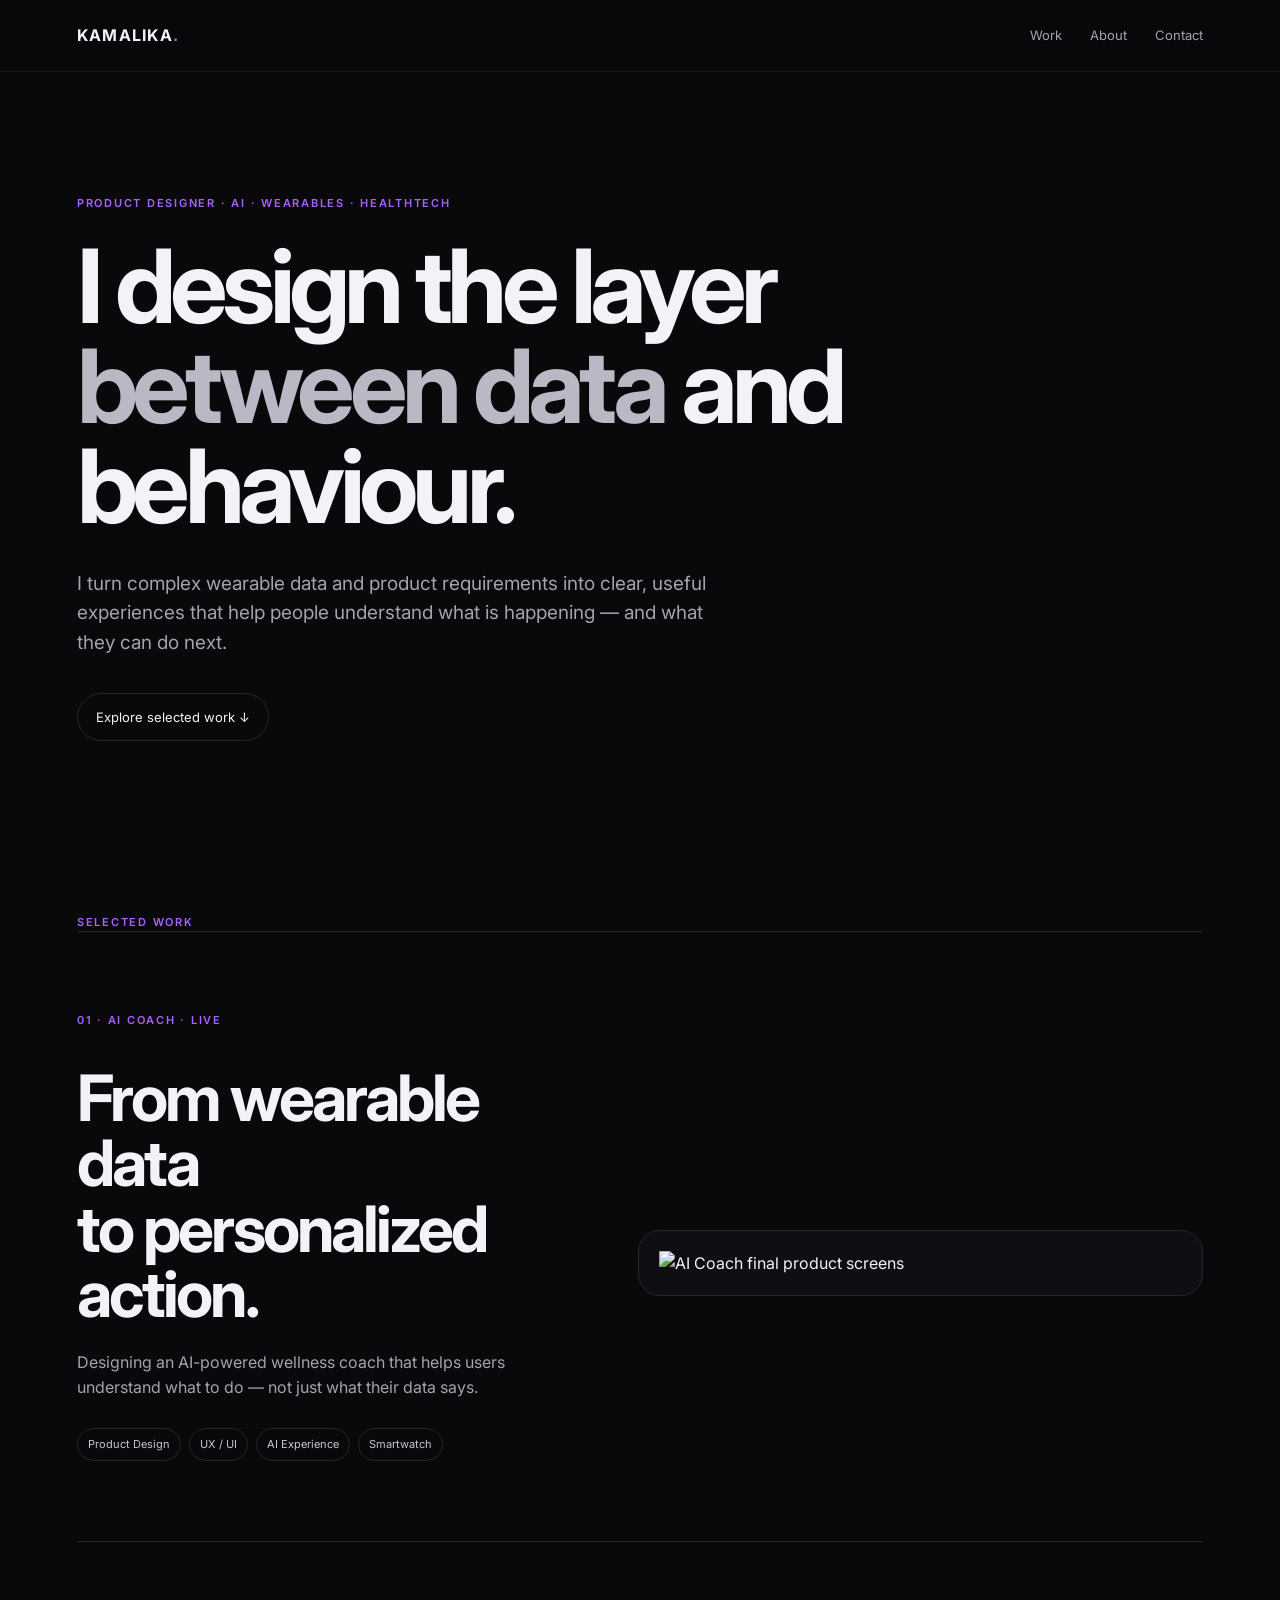
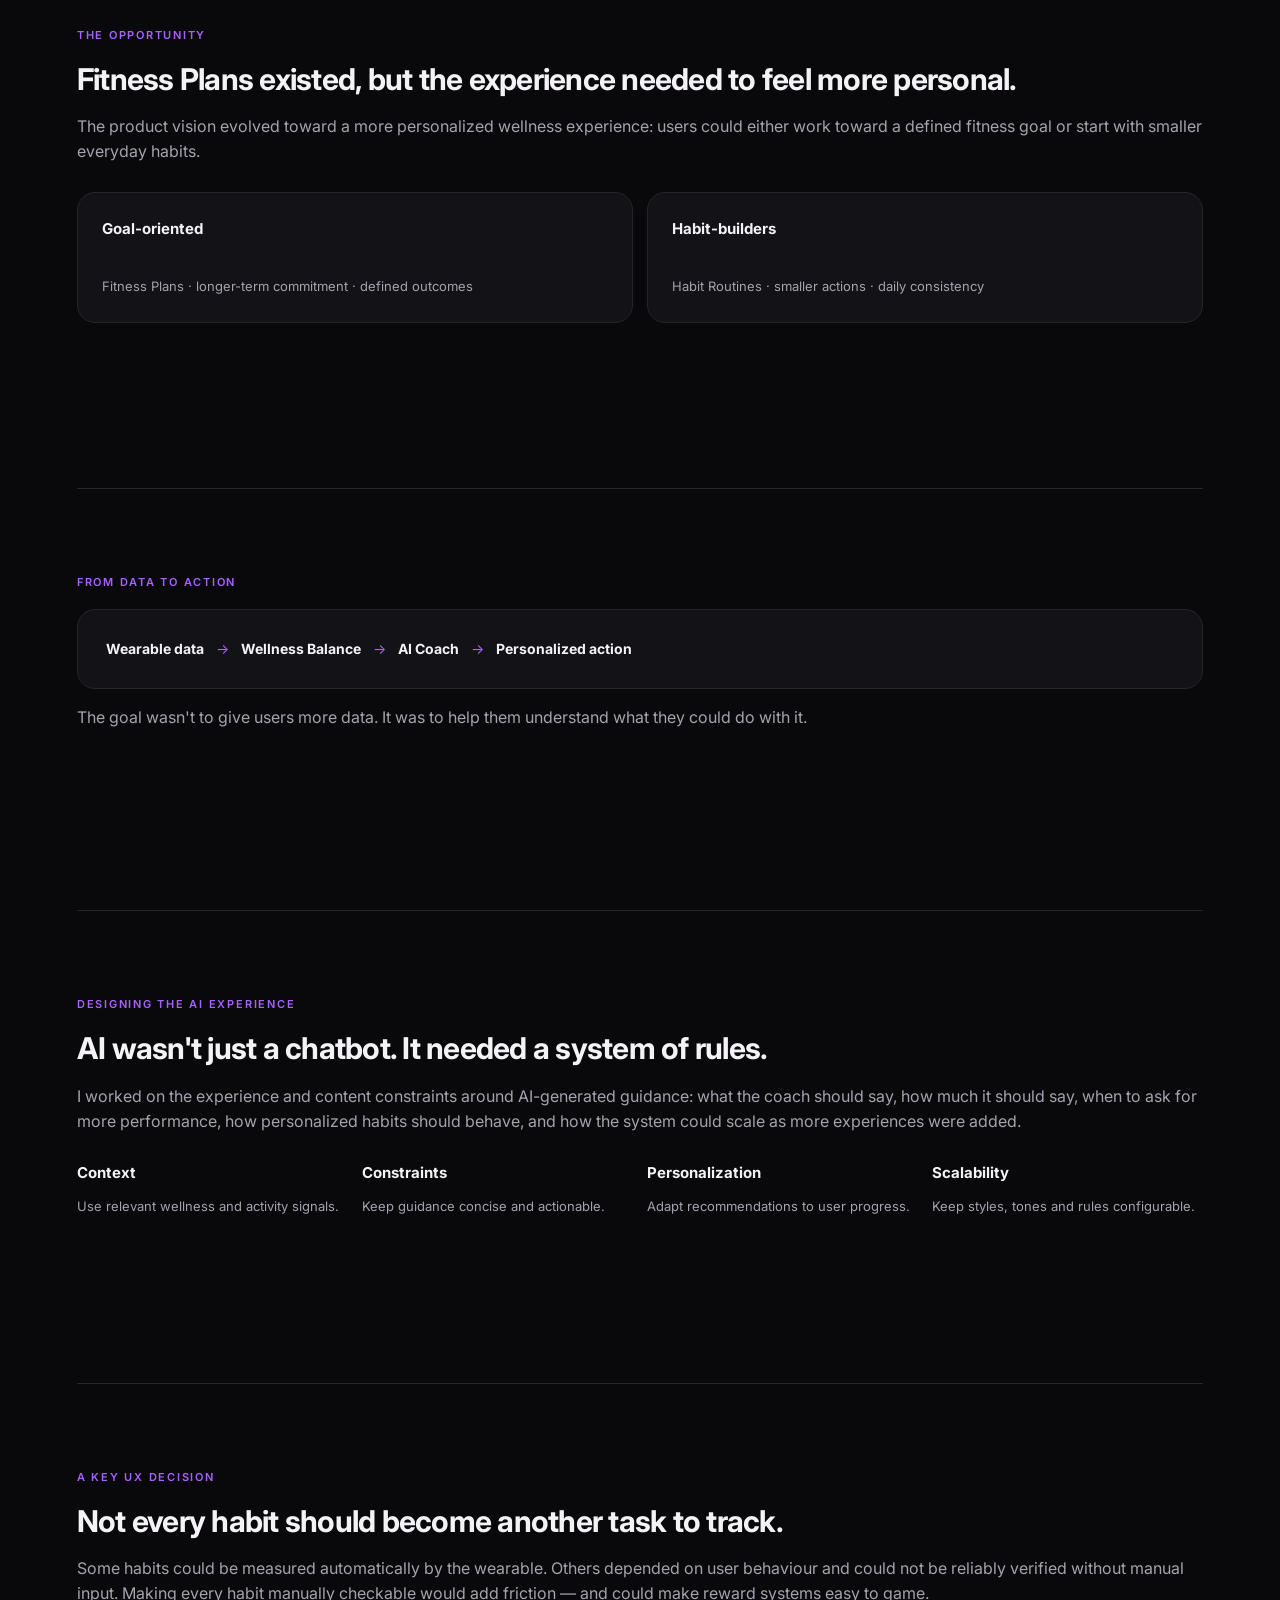
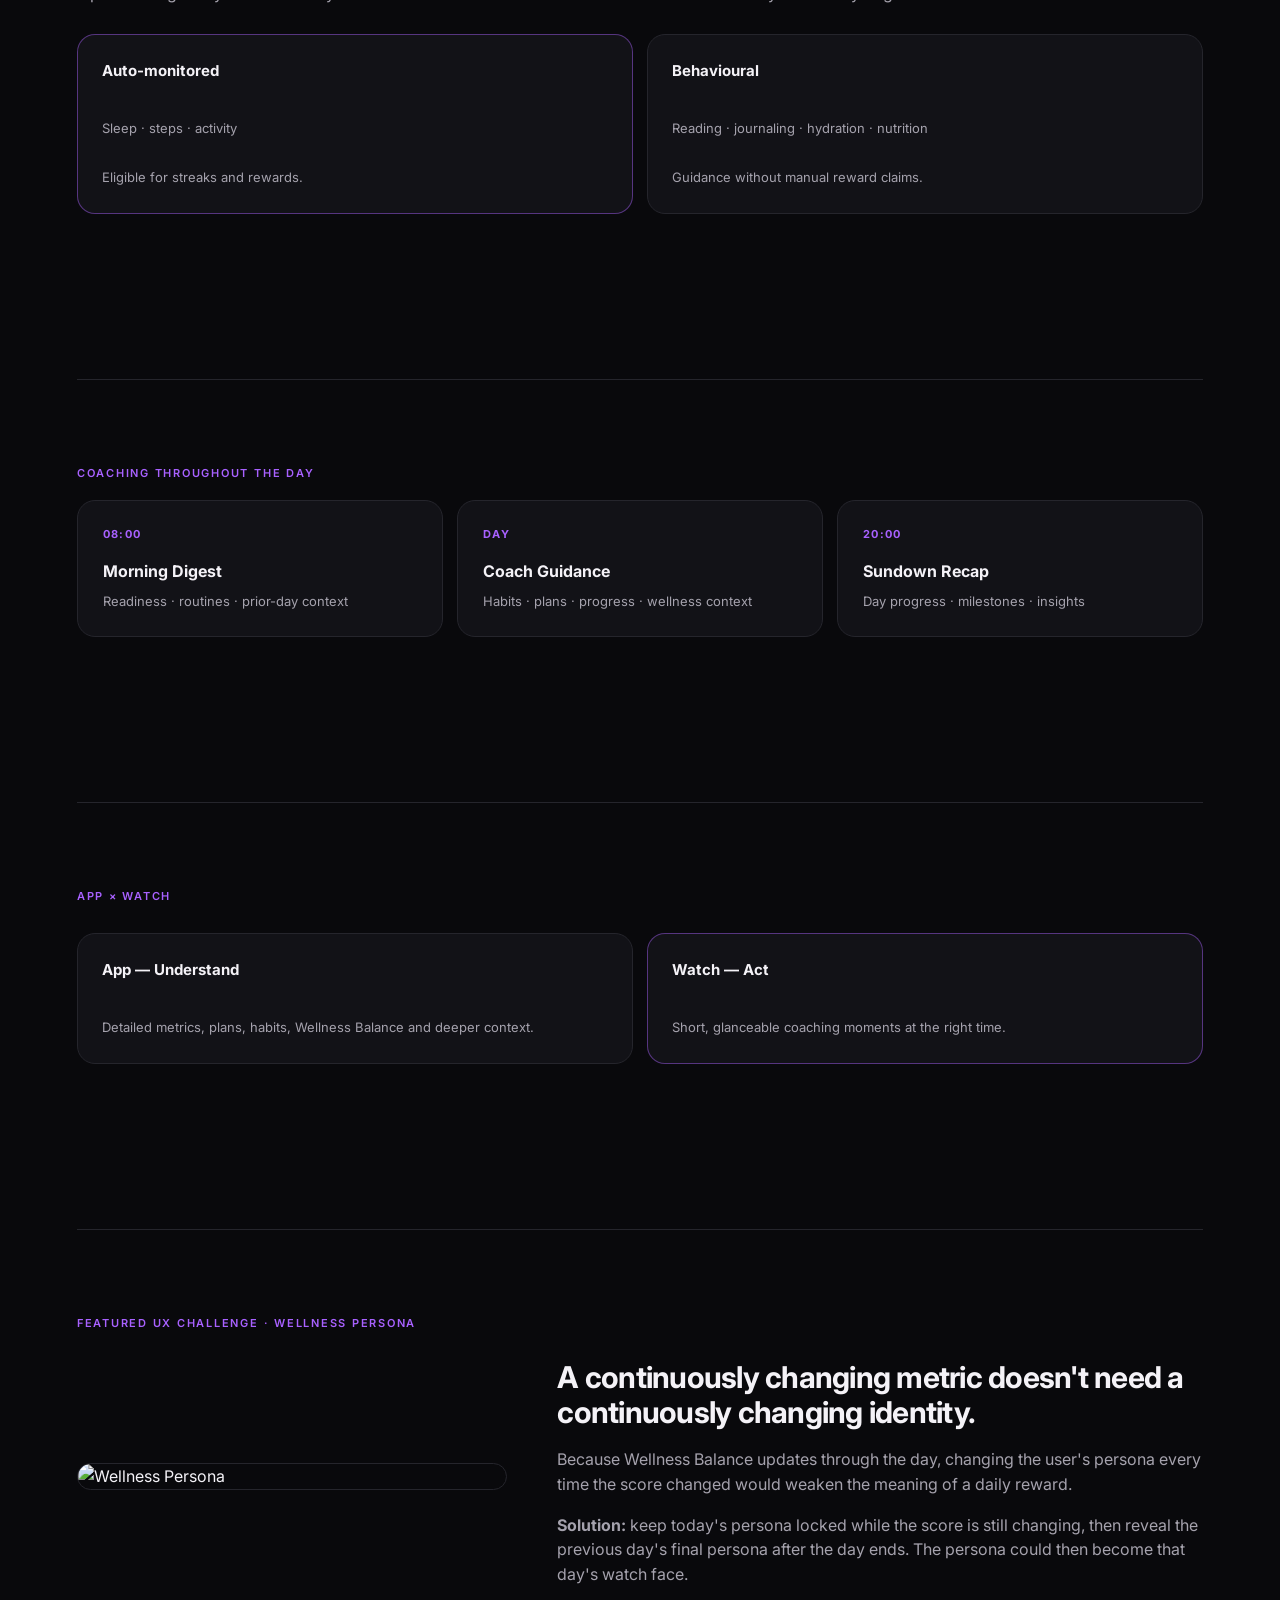
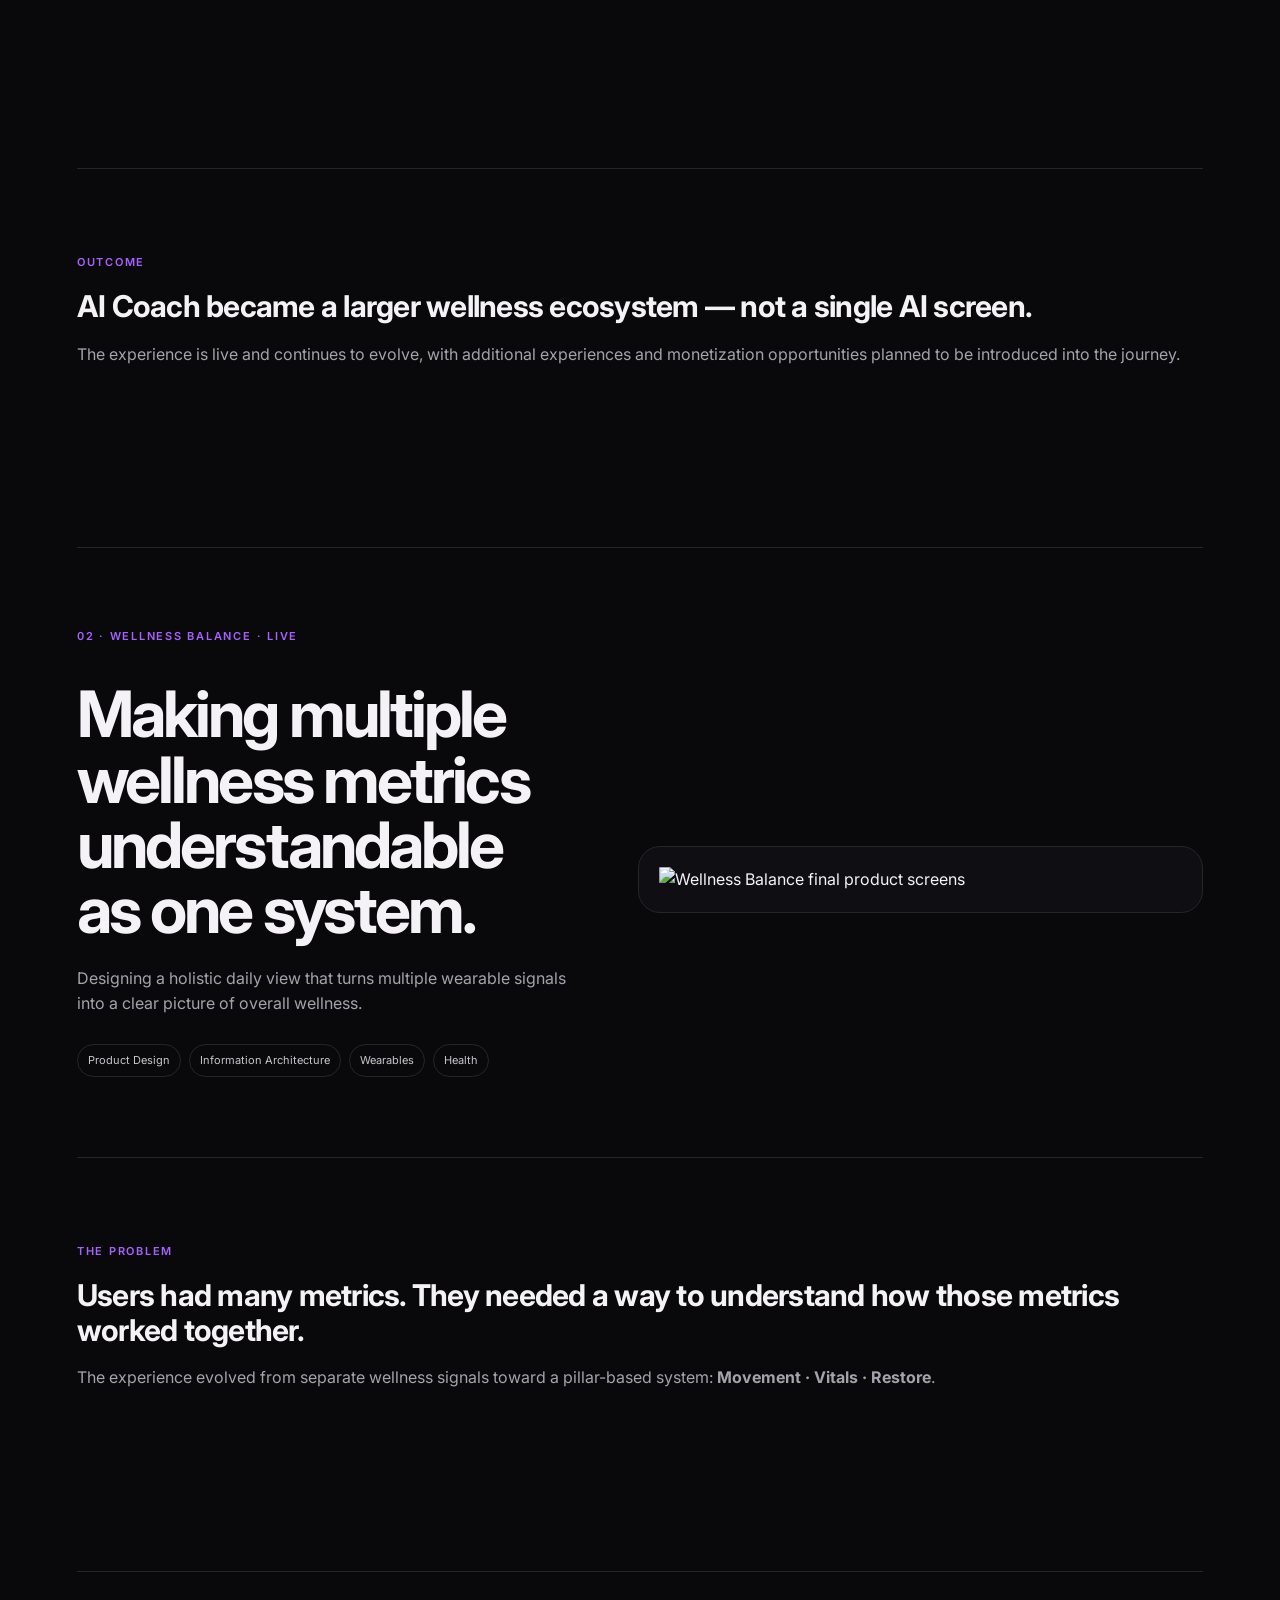
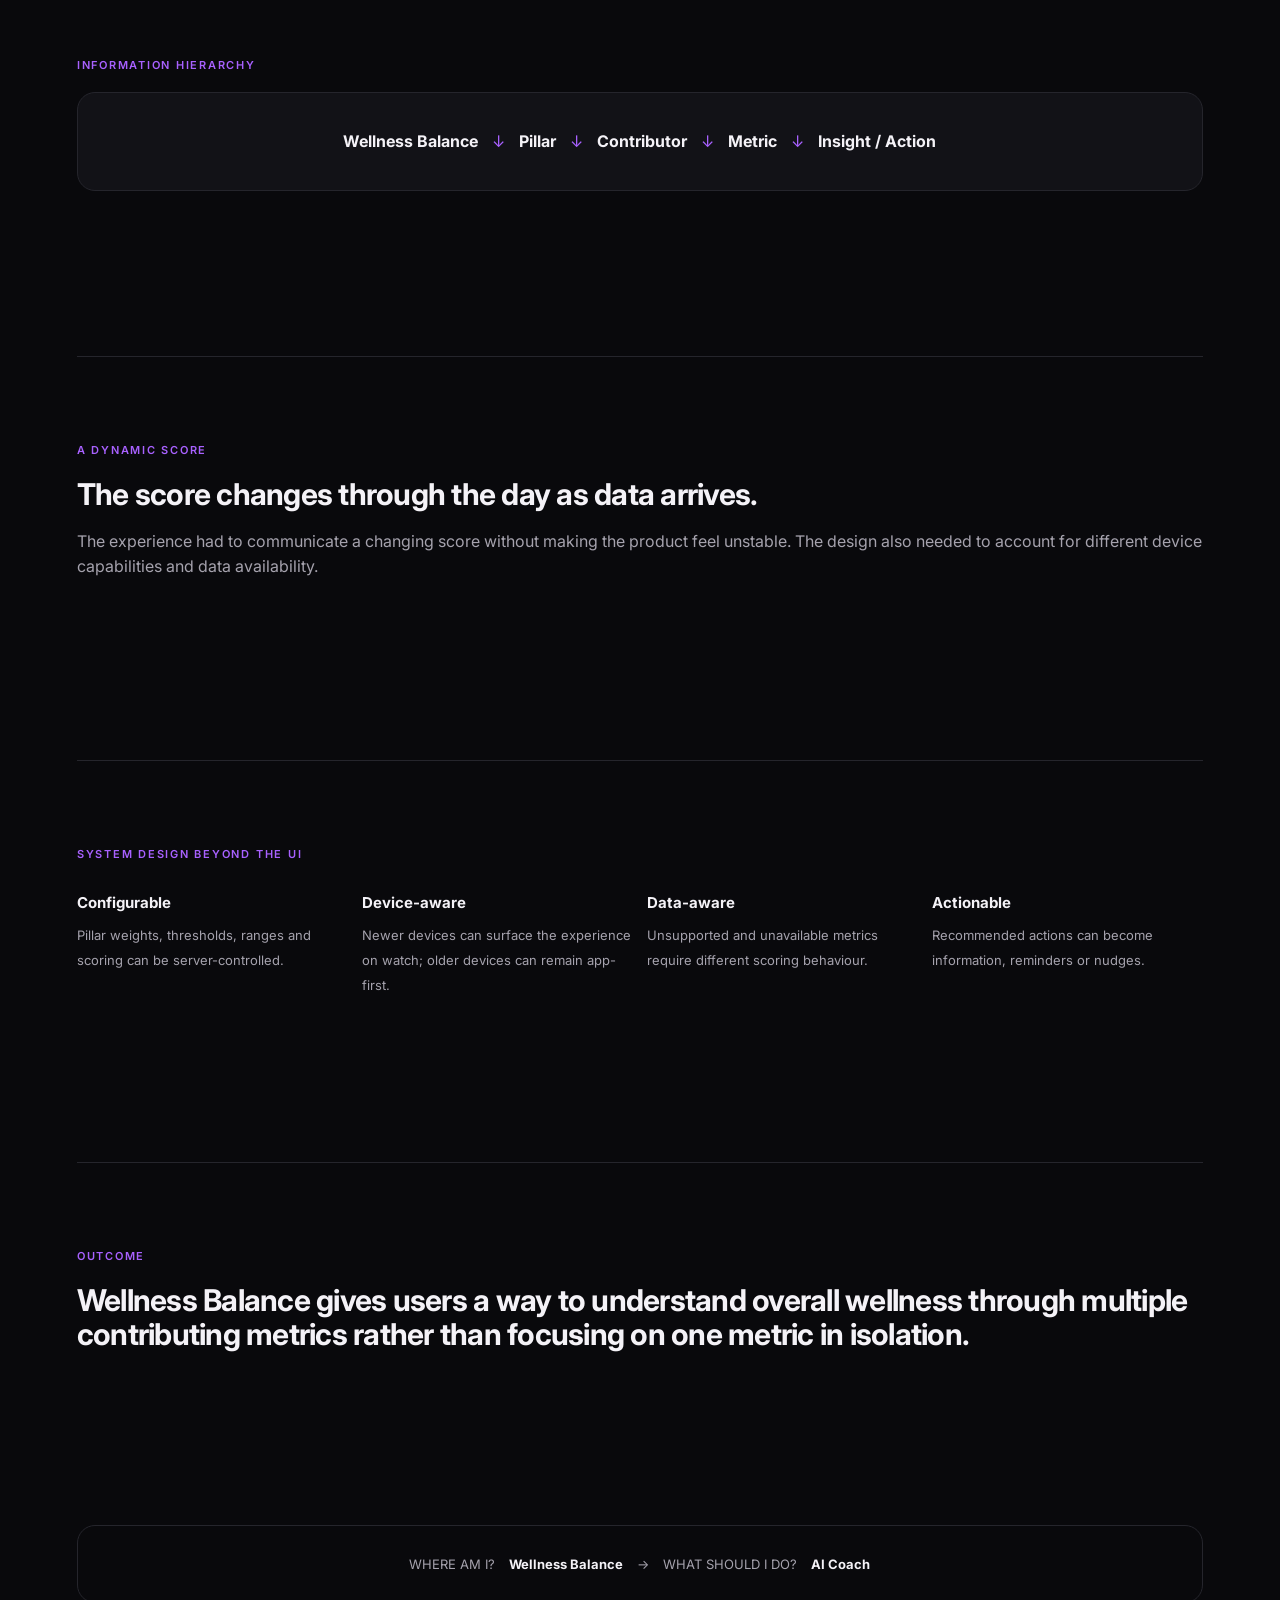
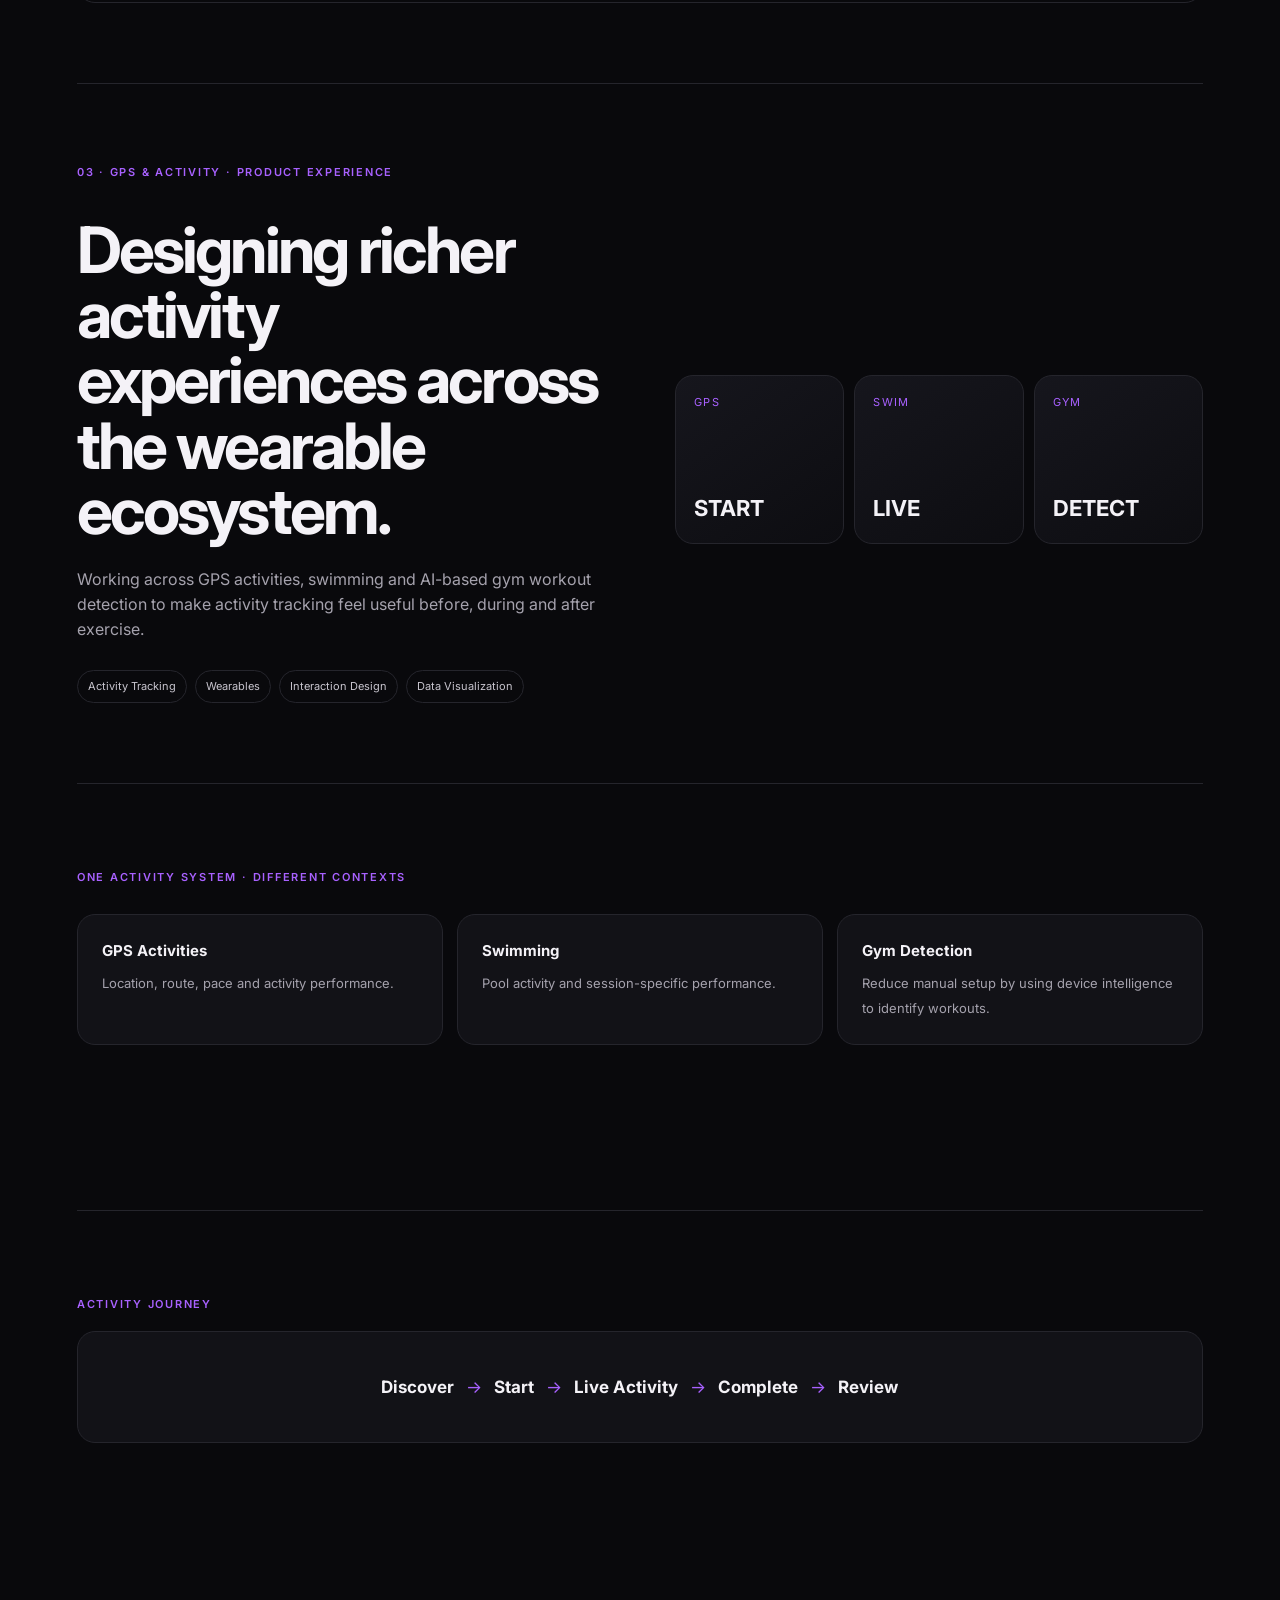
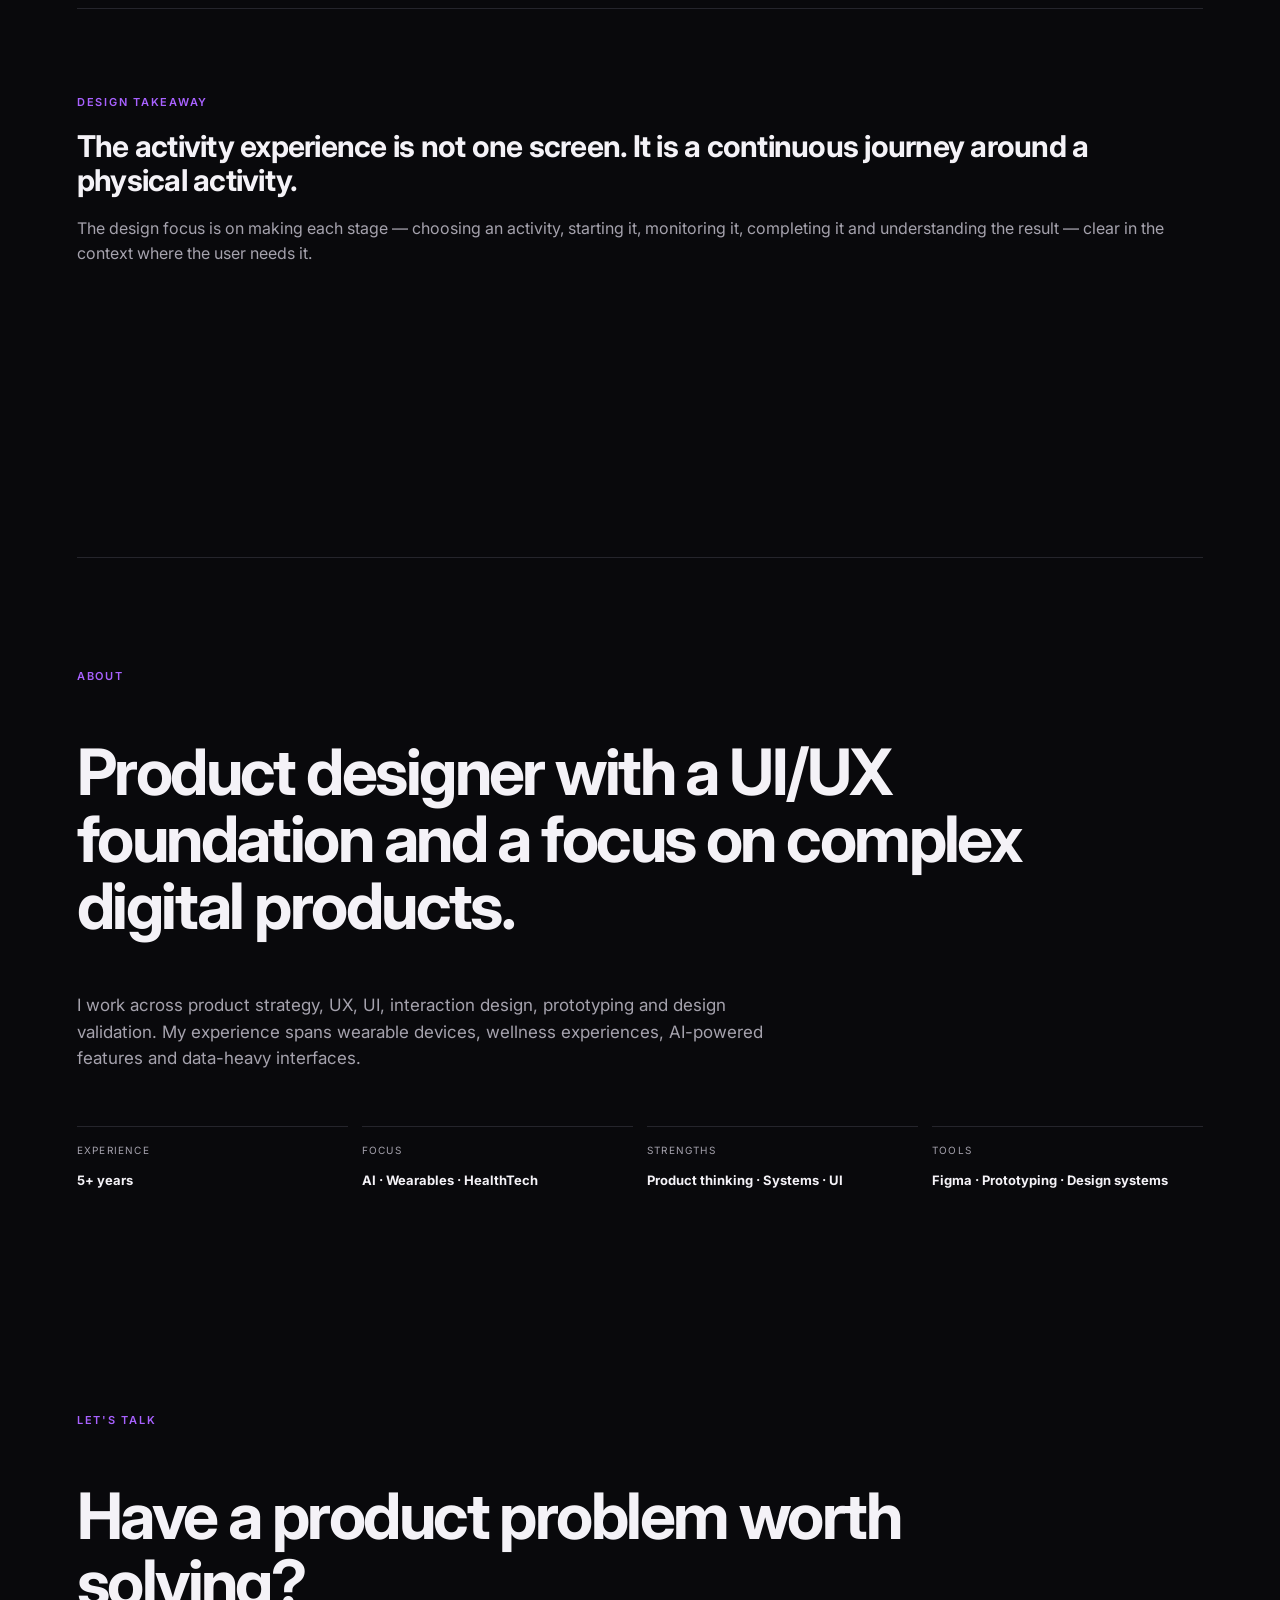
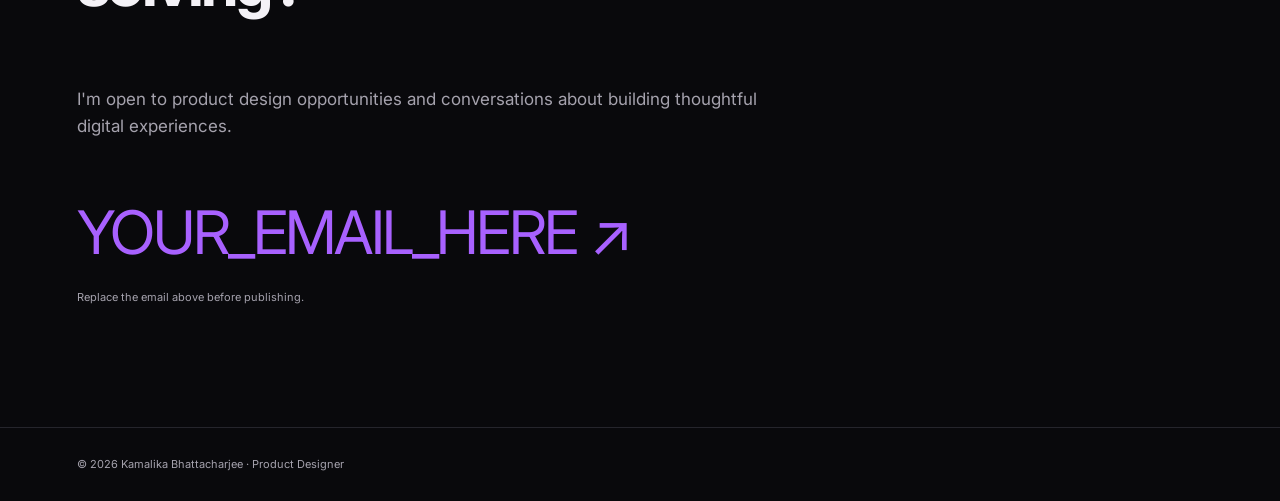
==== index.html @ b7b9c1f6 "first commit" ====
<!DOCTYPE html>
<html lang="en">
<head>
<meta charset="UTF-8">
<meta name="viewport" content="width=device-width, initial-scale=1.0">
<title>Kamalika Bhattacharjee — Product Designer</title>
<meta name="description" content="Kamalika Bhattacharjee — Product Designer working across AI, wearables and health-tech.">
<link rel="stylesheet" href="styles.css">
</head>
<body>
<header class="nav">
  <a class="brand" href="#top">KAMALIKA<span>.</span></a>
  <nav>
    <a href="#work">Work</a>
    <a href="#about">About</a>
    <a href="#contact">Contact</a>
  </nav>
</header>

<main id="top">
<section class="hero section">
  <div class="eyebrow">PRODUCT DESIGNER · AI · WEARABLES · HEALTHTECH</div>
  <h1>I design the layer<br><em>between data</em> and behaviour.</h1>
  <p class="hero-copy">I turn complex wearable data and product requirements into clear, useful experiences that help people understand what is happening — and what they can do next.</p>
  <a class="button" href="#work">Explore selected work ↓</a>
</section>

<section id="work" class="section">
  <div class="section-label">SELECTED WORK</div>

  <article class="project">
    <div class="project-meta">01 · AI COACH · LIVE</div>
    <div class="project-grid">
      <div>
        <h2>From wearable data<br>to personalized action.</h2>
        <p>Designing an AI-powered wellness coach that helps users understand what to do — not just what their data says.</p>
        <div class="tags"><span>Product Design</span><span>UX / UI</span><span>AI Experience</span><span>Smartwatch</span></div>
      </div>
      <img src="assets/ai-final.png" alt="AI Coach final product screens">
    </div>

    <div class="story">
      <div class="label">THE OPPORTUNITY</div>
      <h3>Fitness Plans existed, but the experience needed to feel more personal.</h3>
      <p>The product vision evolved toward a more personalized wellness experience: users could either work toward a defined fitness goal or start with smaller everyday habits.</p>
      <div class="two-col">
        <div class="dark-card"><strong>Goal-oriented</strong><br><span>Fitness Plans · longer-term commitment · defined outcomes</span></div>
        <div class="dark-card"><strong>Habit-builders</strong><br><span>Habit Routines · smaller actions · daily consistency</span></div>
      </div>
    </div>

    <div class="story">
      <div class="label">FROM DATA TO ACTION</div>
      <div class="flow"><b>Wearable data</b><i>→</i><b>Wellness Balance</b><i>→</i><b>AI Coach</b><i>→</i><b>Personalized action</b></div>
      <p class="muted">The goal wasn't to give users more data. It was to help them understand what they could do with it.</p>
    </div>

    <div class="story">
      <div class="label">DESIGNING THE AI EXPERIENCE</div>
      <h3>AI wasn't just a chatbot. It needed a system of rules.</h3>
      <p>I worked on the experience and content constraints around AI-generated guidance: what the coach should say, how much it should say, when to ask for more performance, how personalized habits should behave, and how the system could scale as more experiences were added.</p>
      <div class="rule-grid">
        <div><b>Context</b><span>Use relevant wellness and activity signals.</span></div>
        <div><b>Constraints</b><span>Keep guidance concise and actionable.</span></div>
        <div><b>Personalization</b><span>Adapt recommendations to user progress.</span></div>
        <div><b>Scalability</b><span>Keep styles, tones and rules configurable.</span></div>
      </div>
    </div>

    <div class="story">
      <div class="label">A KEY UX DECISION</div>
      <h3>Not every habit should become another task to track.</h3>
      <p>Some habits could be measured automatically by the wearable. Others depended on user behaviour and could not be reliably verified without manual input. Making every habit manually checkable would add friction — and could make reward systems easy to game.</p>
      <div class="two-col">
        <div class="dark-card accent"><strong>Auto-monitored</strong><br><span>Sleep · steps · activity<br><br>Eligible for streaks and rewards.</span></div>
        <div class="dark-card"><strong>Behavioural</strong><br><span>Reading · journaling · hydration · nutrition<br><br>Guidance without manual reward claims.</span></div>
      </div>
    </div>

    <div class="story">
      <div class="label">COACHING THROUGHOUT THE DAY</div>
      <div class="timeline">
        <div><b>08:00</b><strong>Morning Digest</strong><span>Readiness · routines · prior-day context</span></div>
        <div><b>DAY</b><strong>Coach Guidance</strong><span>Habits · plans · progress · wellness context</span></div>
        <div><b>20:00</b><strong>Sundown Recap</strong><span>Day progress · milestones · insights</span></div>
      </div>
    </div>

    <div class="story">
      <div class="label">APP × WATCH</div>
      <div class="two-col">
        <div class="dark-card"><strong>App — Understand</strong><br><span>Detailed metrics, plans, habits, Wellness Balance and deeper context.</span></div>
        <div class="dark-card accent"><strong>Watch — Act</strong><br><span>Short, glanceable coaching moments at the right time.</span></div>
      </div>
    </div>

    <div class="story persona-story">
      <div class="label">FEATURED UX CHALLENGE · WELLNESS PERSONA</div>
      <div class="persona-grid">
        <img src="assets/persona.png" alt="Wellness Persona">
        <div>
          <h3>A continuously changing metric doesn't need a continuously changing identity.</h3>
          <p>Because Wellness Balance updates through the day, changing the user's persona every time the score changed would weaken the meaning of a daily reward.</p>
          <p><b>Solution:</b> keep today's persona locked while the score is still changing, then reveal the previous day's final persona after the day ends. The persona could then become that day's watch face.</p>
        </div>
      </div>
    </div>

    <div class="story">
      <div class="label">OUTCOME</div>
      <h3>AI Coach became a larger wellness ecosystem — not a single AI screen.</h3>
      <p>The experience is live and continues to evolve, with additional experiences and monetization opportunities planned to be introduced into the journey.</p>
    </div>
  </article>

  <article class="project">
    <div class="project-meta">02 · WELLNESS BALANCE · LIVE</div>
    <div class="project-grid">
      <div>
        <h2>Making multiple wellness metrics understandable as one system.</h2>
        <p>Designing a holistic daily view that turns multiple wearable signals into a clear picture of overall wellness.</p>
        <div class="tags"><span>Product Design</span><span>Information Architecture</span><span>Wearables</span><span>Health</span></div>
      </div>
      <img src="assets/wellness-balance.png" alt="Wellness Balance final product screens">
    </div>

    <div class="story">
      <div class="label">THE PROBLEM</div>
      <h3>Users had many metrics. They needed a way to understand how those metrics worked together.</h3>
      <p>The experience evolved from separate wellness signals toward a pillar-based system: <b>Movement · Vitals · Restore</b>.</p>
    </div>

    <div class="story">
      <div class="label">INFORMATION HIERARCHY</div>
      <div class="hierarchy">
        <b>Wellness Balance</b><i>↓</i><b>Pillar</b><i>↓</i><b>Contributor</b><i>↓</i><b>Metric</b><i>↓</i><b>Insight / Action</b>
      </div>
    </div>

    <div class="story">
      <div class="label">A DYNAMIC SCORE</div>
      <h3>The score changes through the day as data arrives.</h3>
      <p>The experience had to communicate a changing score without making the product feel unstable. The design also needed to account for different device capabilities and data availability.</p>
    </div>

    <div class="story">
      <div class="label">SYSTEM DESIGN BEYOND THE UI</div>
      <div class="rule-grid">
        <div><b>Configurable</b><span>Pillar weights, thresholds, ranges and scoring can be server-controlled.</span></div>
        <div><b>Device-aware</b><span>Newer devices can surface the experience on watch; older devices can remain app-first.</span></div>
        <div><b>Data-aware</b><span>Unsupported and unavailable metrics require different scoring behaviour.</span></div>
        <div><b>Actionable</b><span>Recommended actions can become information, reminders or nudges.</span></div>
      </div>
    </div>

    <div class="story">
      <div class="label">OUTCOME</div>
      <h3>Wellness Balance gives users a way to understand overall wellness through multiple contributing metrics rather than focusing on one metric in isolation.</h3>
    </div>

    <div class="bridge"><span>WHERE AM I?</span><b>Wellness Balance</b><span>→</span><span>WHAT SHOULD I DO?</span><b>AI Coach</b></div>
  </article>

  <article class="project">
    <div class="project-meta">03 · GPS & ACTIVITY · PRODUCT EXPERIENCE</div>
    <div class="project-grid no-image">
      <div>
        <h2>Designing richer activity experiences across the wearable ecosystem.</h2>
        <p>Working across GPS activities, swimming and AI-based gym workout detection to make activity tracking feel useful before, during and after exercise.</p>
        <div class="tags"><span>Activity Tracking</span><span>Wearables</span><span>Interaction Design</span><span>Data Visualization</span></div>
      </div>
      <div class="activity-visual">
        <div><span>GPS</span><strong>START</strong></div>
        <div><span>SWIM</span><strong>LIVE</strong></div>
        <div><span>GYM</span><strong>DETECT</strong></div>
      </div>
    </div>

    <div class="story">
      <div class="label">ONE ACTIVITY SYSTEM · DIFFERENT CONTEXTS</div>
      <div class="three-col">
        <div class="dark-card"><strong>GPS Activities</strong><span>Location, route, pace and activity performance.</span></div>
        <div class="dark-card"><strong>Swimming</strong><span>Pool activity and session-specific performance.</span></div>
        <div class="dark-card"><strong>Gym Detection</strong><span>Reduce manual setup by using device intelligence to identify workouts.</span></div>
      </div>
    </div>

    <div class="story">
      <div class="label">ACTIVITY JOURNEY</div>
      <div class="flow large"><b>Discover</b><i>→</i><b>Start</b><i>→</i><b>Live Activity</b><i>→</i><b>Complete</b><i>→</i><b>Review</b></div>
    </div>

    <div class="story">
      <div class="label">DESIGN TAKEAWAY</div>
      <h3>The activity experience is not one screen. It is a continuous journey around a physical activity.</h3>
      <p>The design focus is on making each stage — choosing an activity, starting it, monitoring it, completing it and understanding the result — clear in the context where the user needs it.</p>
    </div>
  </article>
</section>

<section id="about" class="section about">
  <div class="section-label">ABOUT</div>
  <h2>Product designer with a UI/UX foundation and a focus on complex digital products.</h2>
  <p>I work across product strategy, UX, UI, interaction design, prototyping and design validation. My experience spans wearable devices, wellness experiences, AI-powered features and data-heavy interfaces.</p>
  <div class="about-grid">
    <div><span>EXPERIENCE</span><b>5+ years</b></div>
    <div><span>FOCUS</span><b>AI · Wearables · HealthTech</b></div>
    <div><span>STRENGTHS</span><b>Product thinking · Systems · UI</b></div>
    <div><span>TOOLS</span><b>Figma · Prototyping · Design systems</b></div>
  </div>
</section>

<section id="contact" class="section contact">
  <div class="section-label">LET'S TALK</div>
  <h2>Have a product problem worth solving?</h2>
  <p>I'm open to product design opportunities and conversations about building thoughtful digital experiences.</p>
  <a class="email" href="mailto:YOUR_EMAIL_HERE">YOUR_EMAIL_HERE ↗</a>
  <p class="small">Replace the email above before publishing.</p>
</section>
</main>

<footer>© 2026 Kamalika Bhattacharjee · Product Designer</footer>
</body>
</html>
---- styles.css ----
@import url('https://fonts.googleapis.com/css2?family=Inter:wght@400;500;600;700&display=swap');
:root{--bg:#09090c;--surface:#121217;--line:#25252c;--text:#f4f2f7;--muted:#a5a2ad;--purple:#A861FF;--teal:#35B99A;--orange:#e58b68}
*{box-sizing:border-box}html{scroll-behavior:smooth}body{margin:0;background:var(--bg);color:var(--text);font-family:Inter,Arial,sans-serif;line-height:1.55}a{color:inherit;text-decoration:none}.nav{position:sticky;top:0;z-index:10;height:72px;padding:0 6vw;display:flex;align-items:center;justify-content:space-between;background:rgba(9,9,12,.84);backdrop-filter:blur(16px);border-bottom:1px solid rgba(255,255,255,.06)}.brand{font-weight:700;letter-spacing:.08em}.brand span{color:var(--purple)}nav{display:flex;gap:28px;font-size:13px;color:var(--muted)}nav a:hover{color:var(--text)}.section{width:min(1180px,88vw);margin:auto;padding:110px 0}.hero{min-height:88vh;display:flex;flex-direction:column;justify-content:center}.eyebrow,.section-label,.project-meta,.label{font-size:11px;letter-spacing:.16em;color:var(--purple);font-weight:600}.hero h1{font-size:clamp(54px,8vw,112px);line-height:.98;letter-spacing:-.055em;margin:24px 0 32px;max-width:1050px}.hero h1 em{font-style:normal;color:#bbb7c4}.hero-copy{max-width:650px;font-size:19px;color:var(--muted);margin:0 0 36px}.button{display:inline-block;width:max-content;padding:13px 18px;border:1px solid var(--line);border-radius:999px;font-size:13px}.button:hover{border-color:var(--purple)}#work{padding-top:50px}.project{padding:80px 0;border-top:1px solid var(--line)}.project-meta{margin-bottom:36px}.project-grid{display:grid;grid-template-columns:1fr 1.15fr;gap:70px;align-items:center}.project-grid.no-image{grid-template-columns:1fr 1fr}.project-grid img{width:100%;max-height:620px;object-fit:contain;background:#0e0e13;border-radius:22px;border:1px solid var(--line);padding:20px}.project h2{font-size:clamp(38px,5vw,68px);line-height:1.02;letter-spacing:-.045em;margin:0 0 24px}.project h3{font-size:30px;line-height:1.15;letter-spacing:-.025em;margin:10px 0 18px}.project p{color:var(--muted);font-size:16px}.tags{display:flex;flex-wrap:wrap;gap:8px;margin-top:28px}.tags span{border:1px solid var(--line);border-radius:999px;padding:7px 10px;font-size:11px;color:#c8c5ce}.story{padding:85px 0;border-top:1px solid var(--line);margin-top:80px}.label{margin-bottom:18px}.two-col,.three-col,.rule-grid,.about-grid{display:grid;grid-template-columns:repeat(2,1fr);gap:14px;margin-top:28px}.three-col{grid-template-columns:repeat(3,1fr)}.rule-grid{grid-template-columns:repeat(4,1fr)}.dark-card{background:var(--surface);border:1px solid var(--line);border-radius:18px;padding:24px;min-height:120px}.dark-card strong,.rule-grid b{display:block;font-size:15px;margin-bottom:8px}.dark-card span,.rule-grid span{color:var(--muted);font-size:13px}.dark-card.accent{border-color:rgba(168,97,255,.45)}.flow{display:flex;flex-wrap:wrap;align-items:center;gap:12px;padding:28px;background:var(--surface);border:1px solid var(--line);border-radius:18px;font-size:14px}.flow i{color:var(--purple);font-style:normal}.flow.large{justify-content:center;padding:42px;font-size:17px}.muted{color:var(--muted)}.timeline{display:grid;grid-template-columns:repeat(3,1fr);gap:14px}.timeline div{background:var(--surface);border:1px solid var(--line);padding:25px;border-radius:18px}.timeline b{display:block;color:var(--purple);font-size:11px;letter-spacing:.12em;margin-bottom:16px}.timeline strong,.timeline span{display:block}.timeline span{color:var(--muted);font-size:13px;margin-top:7px}.persona-grid{display:grid;grid-template-columns:.8fr 1.2fr;gap:50px;align-items:center}.persona-grid img{width:100%;border-radius:20px;border:1px solid var(--line)}.hierarchy{display:flex;flex-wrap:wrap;gap:14px;align-items:center;justify-content:center;padding:36px;background:var(--surface);border:1px solid var(--line);border-radius:18px}.hierarchy i{color:var(--purple);font-style:normal}.bridge{margin-top:70px;padding:28px;border:1px solid var(--line);border-radius:18px;display:flex;justify-content:center;gap:14px;align-items:center;color:var(--muted);font-size:13px}.bridge b{color:var(--text)}.activity-visual{display:grid;grid-template-columns:repeat(3,1fr);gap:10px}.activity-visual div{aspect-ratio:1;border-radius:18px;background:linear-gradient(145deg,#16161d,#0d0d11);border:1px solid var(--line);padding:18px;display:flex;flex-direction:column;justify-content:space-between}.activity-visual span{font-size:11px;color:var(--purple);letter-spacing:.12em}.activity-visual strong{font-size:22px}.about{border-top:1px solid var(--line)}.about h2,.contact h2{font-size:clamp(38px,5vw,64px);line-height:1.05;letter-spacing:-.04em;max-width:950px}.about p,.contact p{max-width:720px;color:var(--muted);font-size:17px}.about-grid{grid-template-columns:repeat(4,1fr);margin-top:55px}.about-grid div{border-top:1px solid var(--line);padding-top:16px}.about-grid span{display:block;color:var(--muted);font-size:10px;letter-spacing:.12em;margin-bottom:8px}.about-grid b{font-size:13px}.contact{min-height:70vh;display:flex;flex-direction:column;justify-content:center}.email{font-size:clamp(28px,5vw,60px);letter-spacing:-.04em;color:var(--purple);margin-top:30px;word-break:break-word}.small{font-size:11px!important;margin-top:10px}footer{border-top:1px solid var(--line);padding:28px 6vw;color:var(--muted);font-size:11px}@media(max-width:800px){.section{width:90vw;padding:75px 0}.nav{padding:0 5vw}.nav nav{gap:14px}.project-grid,.project-grid.no-image,.persona-grid{grid-template-columns:1fr;gap:35px}.two-col,.three-col,.rule-grid,.about-grid,.timeline{grid-template-columns:1fr}.hero h1{font-size:54px}.hero-copy{font-size:16px}.project{padding:55px 0}.story{margin-top:55px;padding:55px 0}.flow{justify-content:center}.bridge{flex-wrap:wrap}.activity-visual{max-width:500px}.project-grid img{padding:10px}}
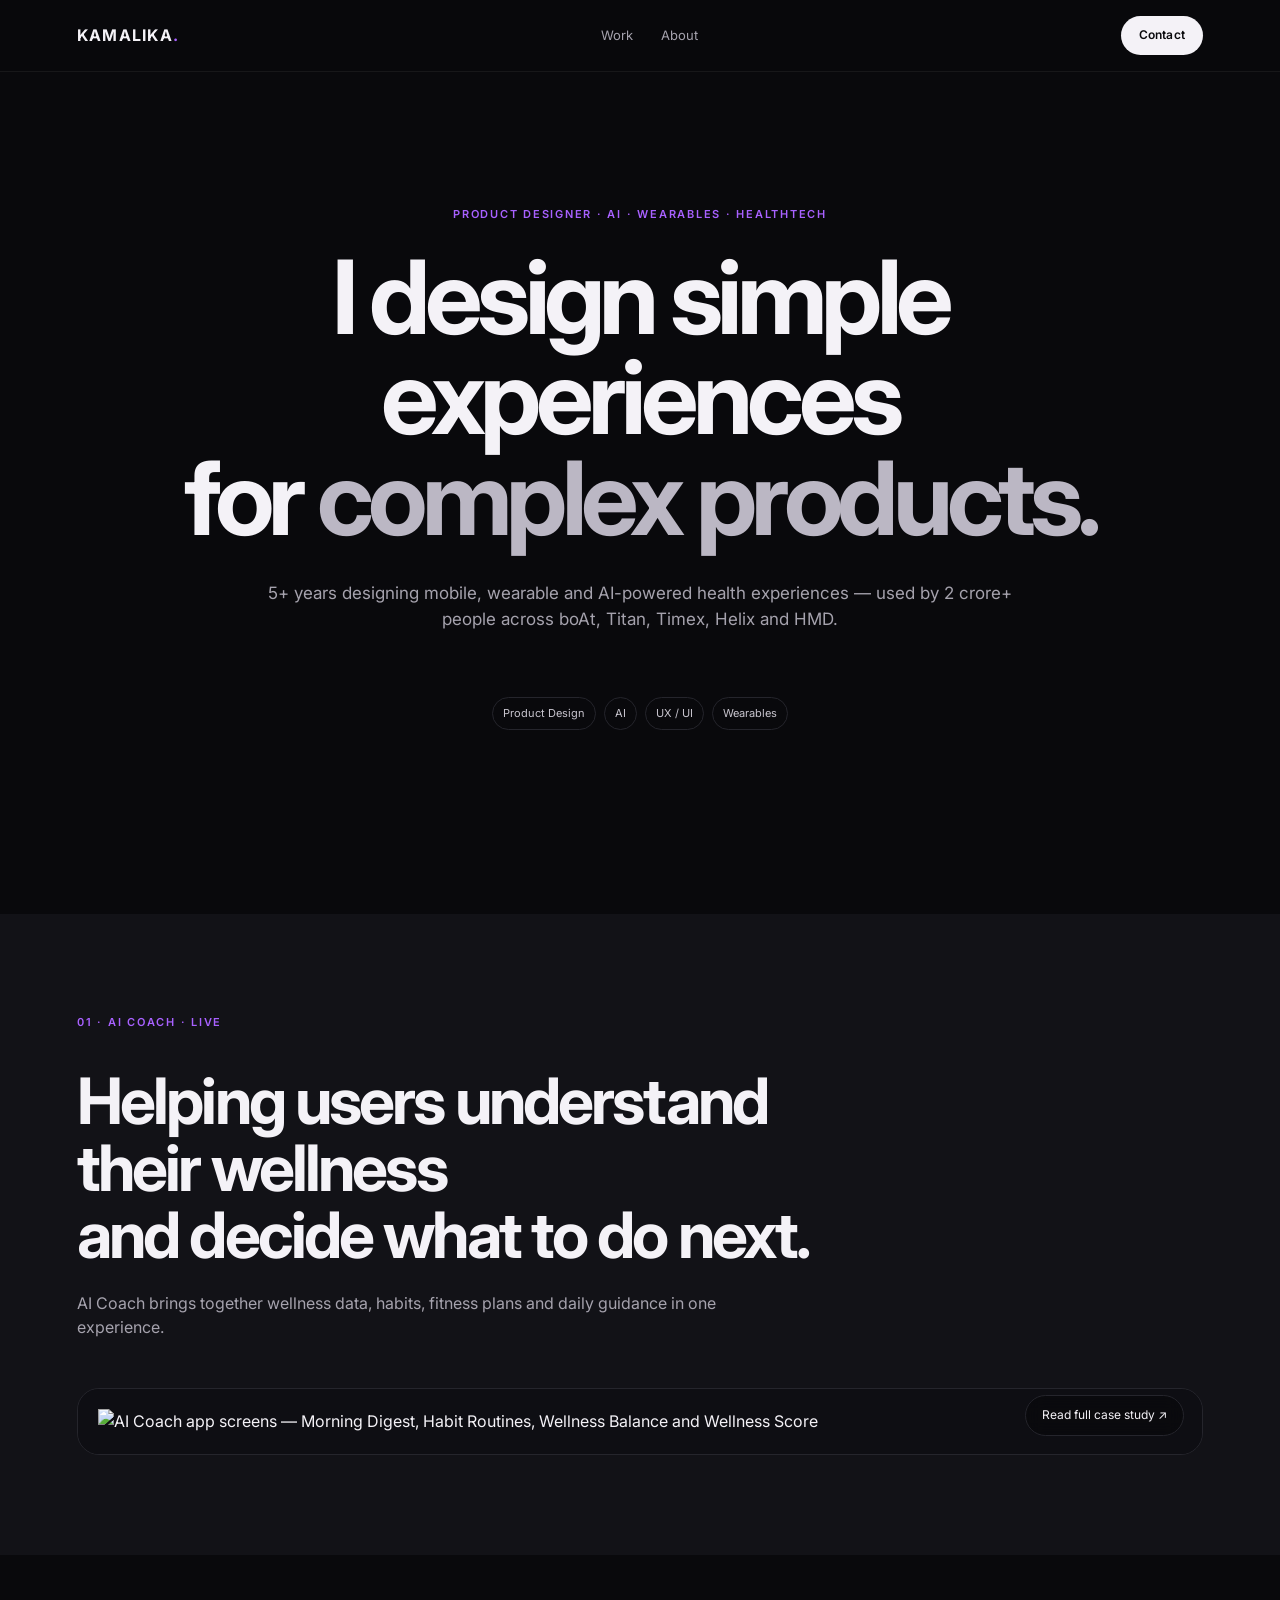
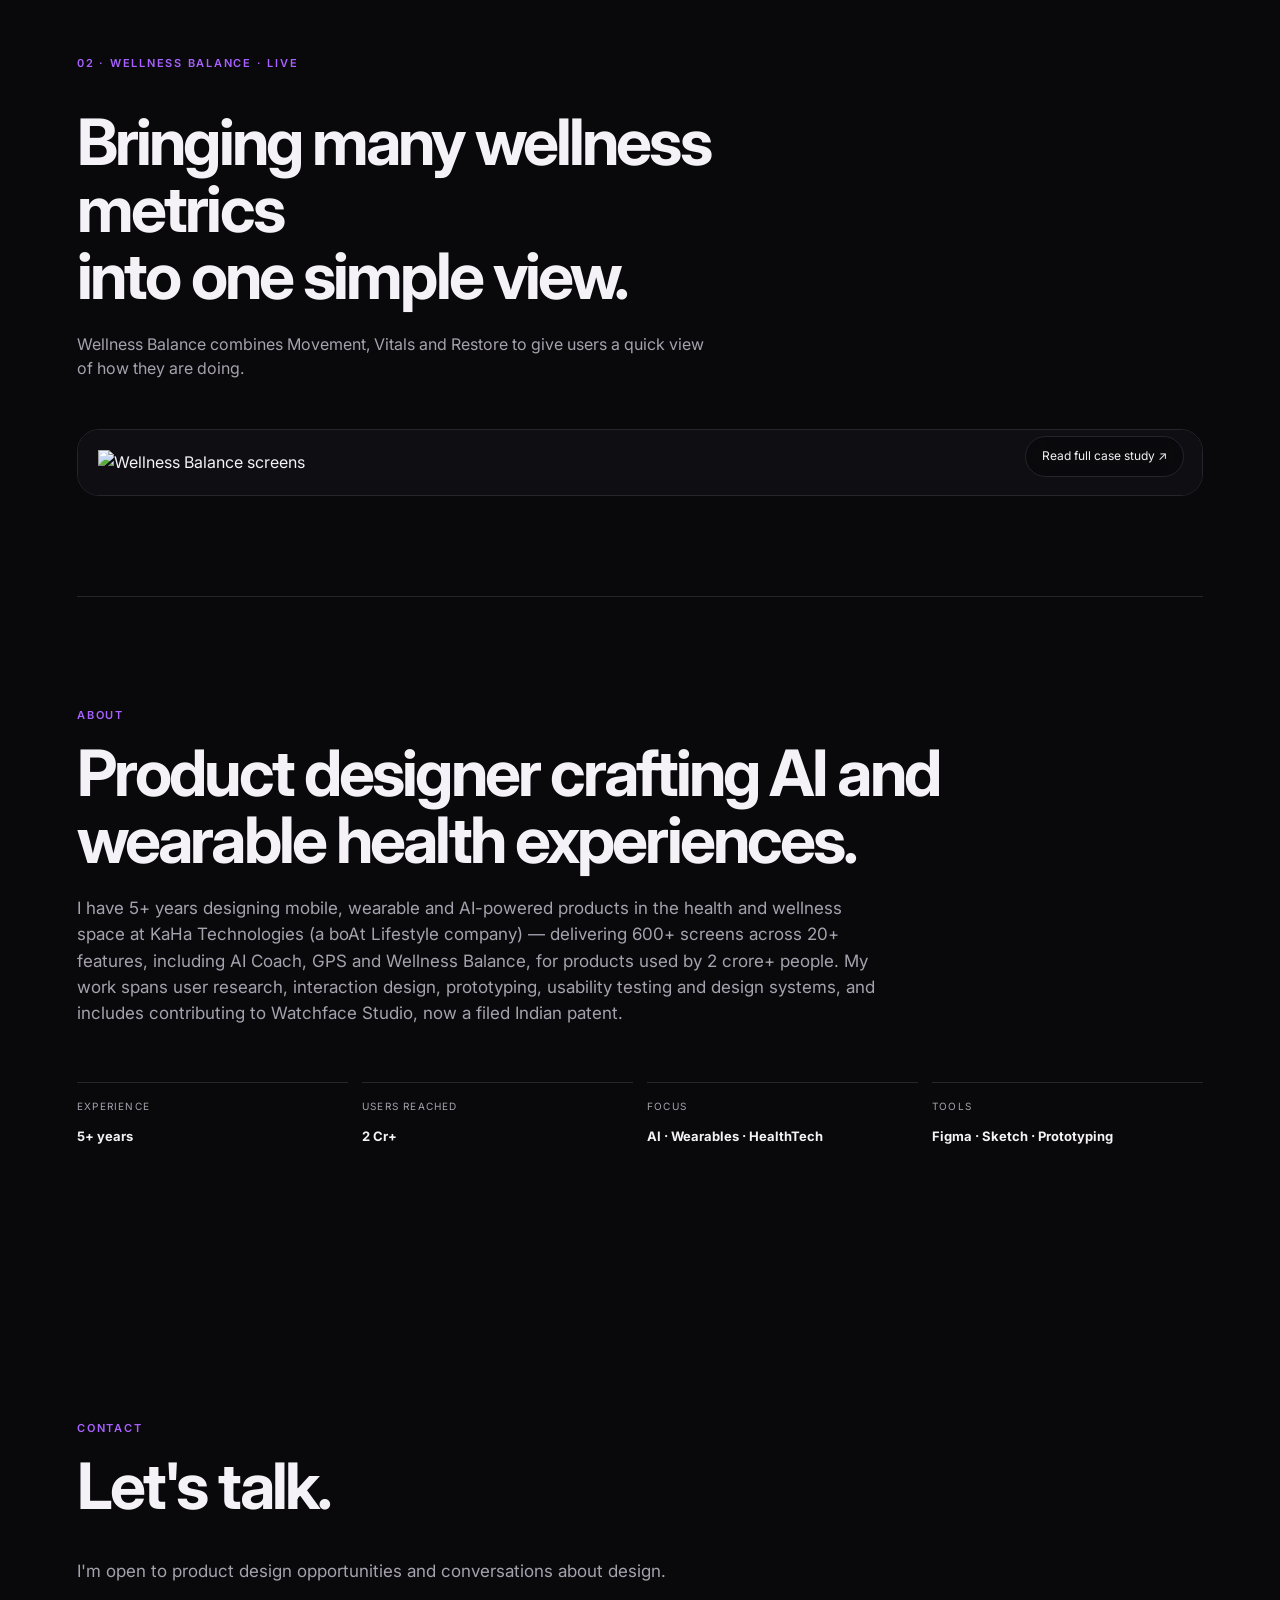
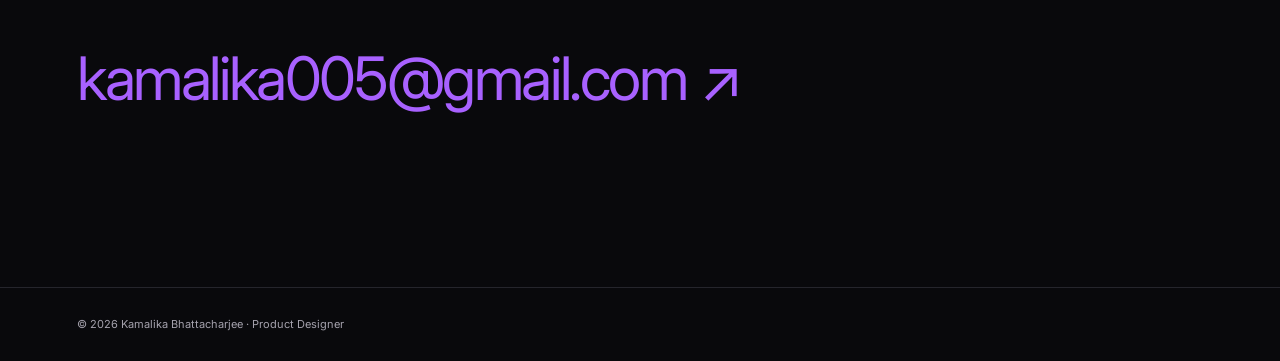
==== commit ca6af65e: "Add files via upload" ====
--- a/index.html
+++ b/index.html
@@ -1,224 +1,24 @@
-<!DOCTYPE html>
-<html lang="en">
-<head>
-<meta charset="UTF-8">
-<meta name="viewport" content="width=device-width, initial-scale=1.0">
-<title>Kamalika Bhattacharjee — Product Designer</title>
-<meta name="description" content="Kamalika Bhattacharjee — Product Designer working across AI, wearables and health-tech.">
-<link rel="stylesheet" href="styles.css">
-</head>
-<body>
-<header class="nav">
-  <a class="brand" href="#top">KAMALIKA<span>.</span></a>
-  <nav>
-    <a href="#work">Work</a>
-    <a href="#about">About</a>
-    <a href="#contact">Contact</a>
-  </nav>
-</header>
+<!DOCTYPE html><html lang="en"><head><meta charset="UTF-8"><meta name="viewport" content="width=device-width,initial-scale=1"><title>Kamalika Bhattacharjee — Product Designer</title><link rel="stylesheet" href="styles.css"></head><body>
+<header class="nav"><a class="brand" href="index.html">KAMALIKA<span>.</span></a><nav><a href="#work">Work</a><a href="#about">About</a></nav><a class="nav-cta" href="#contact">Contact</a></header><main>
 
-<main id="top">
-<section class="hero section">
-  <div class="eyebrow">PRODUCT DESIGNER · AI · WEARABLES · HEALTHTECH</div>
-  <h1>I design the layer<br><em>between data</em> and behaviour.</h1>
-  <p class="hero-copy">I turn complex wearable data and product requirements into clear, useful experiences that help people understand what is happening — and what they can do next.</p>
-  <a class="button" href="#work">Explore selected work ↓</a>
+<section class="hero hero-center section"><div class="eyebrow">PRODUCT DESIGNER · AI · WEARABLES · HEALTHTECH</div><h1>I design simple experiences<br>for <em>complex products.</em></h1><p class="hero-copy">5+ years designing mobile, wearable and AI-powered health experiences — used by 2 crore+ people across boAt, Titan, Timex, Helix and HMD.</p><div class="tags center"><span>Product Design</span><span>AI</span><span>UX / UI</span><span>Wearables</span></div></section>
+
+<div id="work"></div>
+
+<div class="project-band tint">
+<section class="section project-fold">
+<div class="story-head"><div class="project-meta">01 · AI COACH · LIVE</div><h2>Helping users understand their wellness<br>and decide what to do next.</h2><p>AI Coach brings together wellness data, habits, fitness plans and daily guidance in one experience.</p></div>
+<a class="story-image" href="ai-coach.html"><img src="assets/home-ai-coach-preview.png" alt="AI Coach app screens — Morning Digest, Habit Routines, Wellness Balance and Wellness Score"><span class="case-link">Read full case study ↗</span></a>
 </section>
+</div>
 
-<section id="work" class="section">
-  <div class="section-label">SELECTED WORK</div>
+<div class="project-band">
+<section class="section project-fold">
+<div class="story-head"><div class="project-meta">02 · WELLNESS BALANCE · LIVE</div><h2>Bringing many wellness metrics<br>into one simple view.</h2><p>Wellness Balance combines Movement, Vitals and Restore to give users a quick view of how they are doing.</p></div>
+<a class="story-image" href="wellness-balance.html"><img src="assets/home-wellness-balance-preview.png" alt="Wellness Balance screens"><span class="case-link">Read full case study ↗</span></a>
+</section>
+</div>
 
-  <article class="project">
-    <div class="project-meta">01 · AI COACH · LIVE</div>
-    <div class="project-grid">
-      <div>
-        <h2>From wearable data<br>to personalized action.</h2>
-        <p>Designing an AI-powered wellness coach that helps users understand what to do — not just what their data says.</p>
-        <div class="tags"><span>Product Design</span><span>UX / UI</span><span>AI Experience</span><span>Smartwatch</span></div>
-      </div>
-      <img src="assets/ai-final.png" alt="AI Coach final product screens">
-    </div>
-
-    <div class="story">
-      <div class="label">THE OPPORTUNITY</div>
-      <h3>Fitness Plans existed, but the experience needed to feel more personal.</h3>
-      <p>The product vision evolved toward a more personalized wellness experience: users could either work toward a defined fitness goal or start with smaller everyday habits.</p>
-      <div class="two-col">
-        <div class="dark-card"><strong>Goal-oriented</strong><br><span>Fitness Plans · longer-term commitment · defined outcomes</span></div>
-        <div class="dark-card"><strong>Habit-builders</strong><br><span>Habit Routines · smaller actions · daily consistency</span></div>
-      </div>
-    </div>
-
-    <div class="story">
-      <div class="label">FROM DATA TO ACTION</div>
-      <div class="flow"><b>Wearable data</b><i>→</i><b>Wellness Balance</b><i>→</i><b>AI Coach</b><i>→</i><b>Personalized action</b></div>
-      <p class="muted">The goal wasn't to give users more data. It was to help them understand what they could do with it.</p>
-    </div>
-
-    <div class="story">
-      <div class="label">DESIGNING THE AI EXPERIENCE</div>
-      <h3>AI wasn't just a chatbot. It needed a system of rules.</h3>
-      <p>I worked on the experience and content constraints around AI-generated guidance: what the coach should say, how much it should say, when to ask for more performance, how personalized habits should behave, and how the system could scale as more experiences were added.</p>
-      <div class="rule-grid">
-        <div><b>Context</b><span>Use relevant wellness and activity signals.</span></div>
-        <div><b>Constraints</b><span>Keep guidance concise and actionable.</span></div>
-        <div><b>Personalization</b><span>Adapt recommendations to user progress.</span></div>
-        <div><b>Scalability</b><span>Keep styles, tones and rules configurable.</span></div>
-      </div>
-    </div>
-
-    <div class="story">
-      <div class="label">A KEY UX DECISION</div>
-      <h3>Not every habit should become another task to track.</h3>
-      <p>Some habits could be measured automatically by the wearable. Others depended on user behaviour and could not be reliably verified without manual input. Making every habit manually checkable would add friction — and could make reward systems easy to game.</p>
-      <div class="two-col">
-        <div class="dark-card accent"><strong>Auto-monitored</strong><br><span>Sleep · steps · activity<br><br>Eligible for streaks and rewards.</span></div>
-        <div class="dark-card"><strong>Behavioural</strong><br><span>Reading · journaling · hydration · nutrition<br><br>Guidance without manual reward claims.</span></div>
-      </div>
-    </div>
-
-    <div class="story">
-      <div class="label">COACHING THROUGHOUT THE DAY</div>
-      <div class="timeline">
-        <div><b>08:00</b><strong>Morning Digest</strong><span>Readiness · routines · prior-day context</span></div>
-        <div><b>DAY</b><strong>Coach Guidance</strong><span>Habits · plans · progress · wellness context</span></div>
-        <div><b>20:00</b><strong>Sundown Recap</strong><span>Day progress · milestones · insights</span></div>
-      </div>
-    </div>
-
-    <div class="story">
-      <div class="label">APP × WATCH</div>
-      <div class="two-col">
-        <div class="dark-card"><strong>App — Understand</strong><br><span>Detailed metrics, plans, habits, Wellness Balance and deeper context.</span></div>
-        <div class="dark-card accent"><strong>Watch — Act</strong><br><span>Short, glanceable coaching moments at the right time.</span></div>
-      </div>
-    </div>
-
-    <div class="story persona-story">
-      <div class="label">FEATURED UX CHALLENGE · WELLNESS PERSONA</div>
-      <div class="persona-grid">
-        <img src="assets/persona.png" alt="Wellness Persona">
-        <div>
-          <h3>A continuously changing metric doesn't need a continuously changing identity.</h3>
-          <p>Because Wellness Balance updates through the day, changing the user's persona every time the score changed would weaken the meaning of a daily reward.</p>
-          <p><b>Solution:</b> keep today's persona locked while the score is still changing, then reveal the previous day's final persona after the day ends. The persona could then become that day's watch face.</p>
-        </div>
-      </div>
-    </div>
-
-    <div class="story">
-      <div class="label">OUTCOME</div>
-      <h3>AI Coach became a larger wellness ecosystem — not a single AI screen.</h3>
-      <p>The experience is live and continues to evolve, with additional experiences and monetization opportunities planned to be introduced into the journey.</p>
-    </div>
-  </article>
-
-  <article class="project">
-    <div class="project-meta">02 · WELLNESS BALANCE · LIVE</div>
-    <div class="project-grid">
-      <div>
-        <h2>Making multiple wellness metrics understandable as one system.</h2>
-        <p>Designing a holistic daily view that turns multiple wearable signals into a clear picture of overall wellness.</p>
-        <div class="tags"><span>Product Design</span><span>Information Architecture</span><span>Wearables</span><span>Health</span></div>
-      </div>
-      <img src="assets/wellness-balance.png" alt="Wellness Balance final product screens">
-    </div>
-
-    <div class="story">
-      <div class="label">THE PROBLEM</div>
-      <h3>Users had many metrics. They needed a way to understand how those metrics worked together.</h3>
-      <p>The experience evolved from separate wellness signals toward a pillar-based system: <b>Movement · Vitals · Restore</b>.</p>
-    </div>
-
-    <div class="story">
-      <div class="label">INFORMATION HIERARCHY</div>
-      <div class="hierarchy">
-        <b>Wellness Balance</b><i>↓</i><b>Pillar</b><i>↓</i><b>Contributor</b><i>↓</i><b>Metric</b><i>↓</i><b>Insight / Action</b>
-      </div>
-    </div>
-
-    <div class="story">
-      <div class="label">A DYNAMIC SCORE</div>
-      <h3>The score changes through the day as data arrives.</h3>
-      <p>The experience had to communicate a changing score without making the product feel unstable. The design also needed to account for different device capabilities and data availability.</p>
-    </div>
-
-    <div class="story">
-      <div class="label">SYSTEM DESIGN BEYOND THE UI</div>
-      <div class="rule-grid">
-        <div><b>Configurable</b><span>Pillar weights, thresholds, ranges and scoring can be server-controlled.</span></div>
-        <div><b>Device-aware</b><span>Newer devices can surface the experience on watch; older devices can remain app-first.</span></div>
-        <div><b>Data-aware</b><span>Unsupported and unavailable metrics require different scoring behaviour.</span></div>
-        <div><b>Actionable</b><span>Recommended actions can become information, reminders or nudges.</span></div>
-      </div>
-    </div>
-
-    <div class="story">
-      <div class="label">OUTCOME</div>
-      <h3>Wellness Balance gives users a way to understand overall wellness through multiple contributing metrics rather than focusing on one metric in isolation.</h3>
-    </div>
-
-    <div class="bridge"><span>WHERE AM I?</span><b>Wellness Balance</b><span>→</span><span>WHAT SHOULD I DO?</span><b>AI Coach</b></div>
-  </article>
-
-  <article class="project">
-    <div class="project-meta">03 · GPS & ACTIVITY · PRODUCT EXPERIENCE</div>
-    <div class="project-grid no-image">
-      <div>
-        <h2>Designing richer activity experiences across the wearable ecosystem.</h2>
-        <p>Working across GPS activities, swimming and AI-based gym workout detection to make activity tracking feel useful before, during and after exercise.</p>
-        <div class="tags"><span>Activity Tracking</span><span>Wearables</span><span>Interaction Design</span><span>Data Visualization</span></div>
-      </div>
-      <div class="activity-visual">
-        <div><span>GPS</span><strong>START</strong></div>
-        <div><span>SWIM</span><strong>LIVE</strong></div>
-        <div><span>GYM</span><strong>DETECT</strong></div>
-      </div>
-    </div>
-
-    <div class="story">
-      <div class="label">ONE ACTIVITY SYSTEM · DIFFERENT CONTEXTS</div>
-      <div class="three-col">
-        <div class="dark-card"><strong>GPS Activities</strong><span>Location, route, pace and activity performance.</span></div>
-        <div class="dark-card"><strong>Swimming</strong><span>Pool activity and session-specific performance.</span></div>
-        <div class="dark-card"><strong>Gym Detection</strong><span>Reduce manual setup by using device intelligence to identify workouts.</span></div>
-      </div>
-    </div>
-
-    <div class="story">
-      <div class="label">ACTIVITY JOURNEY</div>
-      <div class="flow large"><b>Discover</b><i>→</i><b>Start</b><i>→</i><b>Live Activity</b><i>→</i><b>Complete</b><i>→</i><b>Review</b></div>
-    </div>
-
-    <div class="story">
-      <div class="label">DESIGN TAKEAWAY</div>
-      <h3>The activity experience is not one screen. It is a continuous journey around a physical activity.</h3>
-      <p>The design focus is on making each stage — choosing an activity, starting it, monitoring it, completing it and understanding the result — clear in the context where the user needs it.</p>
-    </div>
-  </article>
-</section>
-
-<section id="about" class="section about">
-  <div class="section-label">ABOUT</div>
-  <h2>Product designer with a UI/UX foundation and a focus on complex digital products.</h2>
-  <p>I work across product strategy, UX, UI, interaction design, prototyping and design validation. My experience spans wearable devices, wellness experiences, AI-powered features and data-heavy interfaces.</p>
-  <div class="about-grid">
-    <div><span>EXPERIENCE</span><b>5+ years</b></div>
-    <div><span>FOCUS</span><b>AI · Wearables · HealthTech</b></div>
-    <div><span>STRENGTHS</span><b>Product thinking · Systems · UI</b></div>
-    <div><span>TOOLS</span><b>Figma · Prototyping · Design systems</b></div>
-  </div>
-</section>
-
-<section id="contact" class="section contact">
-  <div class="section-label">LET'S TALK</div>
-  <h2>Have a product problem worth solving?</h2>
-  <p>I'm open to product design opportunities and conversations about building thoughtful digital experiences.</p>
-  <a class="email" href="mailto:YOUR_EMAIL_HERE">YOUR_EMAIL_HERE ↗</a>
-  <p class="small">Replace the email above before publishing.</p>
-</section>
-</main>
-
-<footer>© 2026 Kamalika Bhattacharjee · Product Designer</footer>
-</body>
-</html>
+<section id="about" class="section about"><div class="section-label">ABOUT</div><h2>Product designer crafting AI and wearable health experiences.</h2><p>I have 5+ years designing mobile, wearable and AI-powered products in the health and wellness space at KaHa Technologies (a boAt Lifestyle company) — delivering 600+ screens across 20+ features, including AI Coach, GPS and Wellness Balance, for products used by 2 crore+ people. My work spans user research, interaction design, prototyping, usability testing and design systems, and includes contributing to Watchface Studio, now a filed Indian patent.</p><div class="about-grid"><div><span>EXPERIENCE</span><b>5+ years</b></div><div><span>USERS REACHED</span><b>2 Cr+</b></div><div><span>FOCUS</span><b>AI · Wearables · HealthTech</b></div><div><span>TOOLS</span><b>Figma · Sketch · Prototyping</b></div></div></section>
+<section id="contact" class="section contact"><div class="section-label">CONTACT</div><h2>Let's talk.</h2><p>I'm open to product design opportunities and conversations about design.</p><a class="email" href="mailto:kamalika005@gmail.com">kamalika005@gmail.com ↗</a></section>
+</main><footer>© 2026 Kamalika Bhattacharjee · Product Designer</footer><script src="animations.js"></script></body></html>
--- a/styles.css
+++ b/styles.css
@@ -1,3 +1,25 @@
 @import url('https://fonts.googleapis.com/css2?family=Inter:wght@400;500;600;700&display=swap');
 :root{--bg:#09090c;--surface:#121217;--line:#25252c;--text:#f4f2f7;--muted:#a5a2ad;--purple:#A861FF;--teal:#35B99A;--orange:#e58b68}
-*{box-sizing:border-box}html{scroll-behavior:smooth}body{margin:0;background:var(--bg);color:var(--text);font-family:Inter,Arial,sans-serif;line-height:1.55}a{color:inherit;text-decoration:none}.nav{position:sticky;top:0;z-index:10;height:72px;padding:0 6vw;display:flex;align-items:center;justify-content:space-between;background:rgba(9,9,12,.84);backdrop-filter:blur(16px);border-bottom:1px solid rgba(255,255,255,.06)}.brand{font-weight:700;letter-spacing:.08em}.brand span{color:var(--purple)}nav{display:flex;gap:28px;font-size:13px;color:var(--muted)}nav a:hover{color:var(--text)}.section{width:min(1180px,88vw);margin:auto;padding:110px 0}.hero{min-height:88vh;display:flex;flex-direction:column;justify-content:center}.eyebrow,.section-label,.project-meta,.label{font-size:11px;letter-spacing:.16em;color:var(--purple);font-weight:600}.hero h1{font-size:clamp(54px,8vw,112px);line-height:.98;letter-spacing:-.055em;margin:24px 0 32px;max-width:1050px}.hero h1 em{font-style:normal;color:#bbb7c4}.hero-copy{max-width:650px;font-size:19px;color:var(--muted);margin:0 0 36px}.button{display:inline-block;width:max-content;padding:13px 18px;border:1px solid var(--line);border-radius:999px;font-size:13px}.button:hover{border-color:var(--purple)}#work{padding-top:50px}.project{padding:80px 0;border-top:1px solid var(--line)}.project-meta{margin-bottom:36px}.project-grid{display:grid;grid-template-columns:1fr 1.15fr;gap:70px;align-items:center}.project-grid.no-image{grid-template-columns:1fr 1fr}.project-grid img{width:100%;max-height:620px;object-fit:contain;background:#0e0e13;border-radius:22px;border:1px solid var(--line);padding:20px}.project h2{font-size:clamp(38px,5vw,68px);line-height:1.02;letter-spacing:-.045em;margin:0 0 24px}.project h3{font-size:30px;line-height:1.15;letter-spacing:-.025em;margin:10px 0 18px}.project p{color:var(--muted);font-size:16px}.tags{display:flex;flex-wrap:wrap;gap:8px;margin-top:28px}.tags span{border:1px solid var(--line);border-radius:999px;padding:7px 10px;font-size:11px;color:#c8c5ce}.story{padding:85px 0;border-top:1px solid var(--line);margin-top:80px}.label{margin-bottom:18px}.two-col,.three-col,.rule-grid,.about-grid{display:grid;grid-template-columns:repeat(2,1fr);gap:14px;margin-top:28px}.three-col{grid-template-columns:repeat(3,1fr)}.rule-grid{grid-template-columns:repeat(4,1fr)}.dark-card{background:var(--surface);border:1px solid var(--line);border-radius:18px;padding:24px;min-height:120px}.dark-card strong,.rule-grid b{display:block;font-size:15px;margin-bottom:8px}.dark-card span,.rule-grid span{color:var(--muted);font-size:13px}.dark-card.accent{border-color:rgba(168,97,255,.45)}.flow{display:flex;flex-wrap:wrap;align-items:center;gap:12px;padding:28px;background:var(--surface);border:1px solid var(--line);border-radius:18px;font-size:14px}.flow i{color:var(--purple);font-style:normal}.flow.large{justify-content:center;padding:42px;font-size:17px}.muted{color:var(--muted)}.timeline{display:grid;grid-template-columns:repeat(3,1fr);gap:14px}.timeline div{background:var(--surface);border:1px solid var(--line);padding:25px;border-radius:18px}.timeline b{display:block;color:var(--purple);font-size:11px;letter-spacing:.12em;margin-bottom:16px}.timeline strong,.timeline span{display:block}.timeline span{color:var(--muted);font-size:13px;margin-top:7px}.persona-grid{display:grid;grid-template-columns:.8fr 1.2fr;gap:50px;align-items:center}.persona-grid img{width:100%;border-radius:20px;border:1px solid var(--line)}.hierarchy{display:flex;flex-wrap:wrap;gap:14px;align-items:center;justify-content:center;padding:36px;background:var(--surface);border:1px solid var(--line);border-radius:18px}.hierarchy i{color:var(--purple);font-style:normal}.bridge{margin-top:70px;padding:28px;border:1px solid var(--line);border-radius:18px;display:flex;justify-content:center;gap:14px;align-items:center;color:var(--muted);font-size:13px}.bridge b{color:var(--text)}.activity-visual{display:grid;grid-template-columns:repeat(3,1fr);gap:10px}.activity-visual div{aspect-ratio:1;border-radius:18px;background:linear-gradient(145deg,#16161d,#0d0d11);border:1px solid var(--line);padding:18px;display:flex;flex-direction:column;justify-content:space-between}.activity-visual span{font-size:11px;color:var(--purple);letter-spacing:.12em}.activity-visual strong{font-size:22px}.about{border-top:1px solid var(--line)}.about h2,.contact h2{font-size:clamp(38px,5vw,64px);line-height:1.05;letter-spacing:-.04em;max-width:950px}.about p,.contact p{max-width:720px;color:var(--muted);font-size:17px}.about-grid{grid-template-columns:repeat(4,1fr);margin-top:55px}.about-grid div{border-top:1px solid var(--line);padding-top:16px}.about-grid span{display:block;color:var(--muted);font-size:10px;letter-spacing:.12em;margin-bottom:8px}.about-grid b{font-size:13px}.contact{min-height:70vh;display:flex;flex-direction:column;justify-content:center}.email{font-size:clamp(28px,5vw,60px);letter-spacing:-.04em;color:var(--purple);margin-top:30px;word-break:break-word}.small{font-size:11px!important;margin-top:10px}footer{border-top:1px solid var(--line);padding:28px 6vw;color:var(--muted);font-size:11px}@media(max-width:800px){.section{width:90vw;padding:75px 0}.nav{padding:0 5vw}.nav nav{gap:14px}.project-grid,.project-grid.no-image,.persona-grid{grid-template-columns:1fr;gap:35px}.two-col,.three-col,.rule-grid,.about-grid,.timeline{grid-template-columns:1fr}.hero h1{font-size:54px}.hero-copy{font-size:16px}.project{padding:55px 0}.story{margin-top:55px;padding:55px 0}.flow{justify-content:center}.bridge{flex-wrap:wrap}.activity-visual{max-width:500px}.project-grid img{padding:10px}}
+*{box-sizing:border-box}html{scroll-behavior:smooth}body{margin:0;background:var(--bg);color:var(--text);font-family:Inter,Arial,sans-serif;line-height:1.55}a{color:inherit;text-decoration:none}.nav{position:sticky;top:0;z-index:10;height:72px;padding:0 6vw;display:flex;align-items:center;justify-content:space-between;background:rgba(9,9,12,.84);backdrop-filter:blur(16px);border-bottom:1px solid rgba(255,255,255,.06)}.brand{font-weight:700;letter-spacing:.08em}.brand span{color:var(--purple)}nav{display:flex;gap:28px;font-size:13px;color:var(--muted)}nav a:hover{color:var(--text)}.section{width:min(1180px,88vw);margin:auto;padding:110px 0}.hero{min-height:88vh;display:flex;flex-direction:column;justify-content:center}.eyebrow,.section-label,.project-meta,.label{font-size:11px;letter-spacing:.16em;color:var(--purple);font-weight:600}.hero h1{font-size:clamp(54px,8vw,112px);line-height:.98;letter-spacing:-.055em;margin:24px 0 32px;max-width:1050px}.hero h1 em{font-style:normal;color:#bbb7c4}.hero-copy{max-width:650px;font-size:19px;color:var(--muted);margin:0 0 36px}.button{display:inline-block;width:max-content;padding:13px 18px;border:1px solid var(--line);border-radius:999px;font-size:13px}.button:hover{border-color:var(--purple)}#work{padding-top:50px}.project{padding:80px 0;border-top:1px solid var(--line)}.project-meta{margin-bottom:36px}.project-grid{display:grid;grid-template-columns:1fr 1.15fr;gap:70px;align-items:center}.project-grid.no-image{grid-template-columns:1fr 1fr}.project-grid img{width:100%;max-height:620px;object-fit:contain;background:#0e0e13;border-radius:22px;border:1px solid var(--line);padding:20px}.project h2{font-size:clamp(38px,5vw,68px);line-height:1.02;letter-spacing:-.045em;margin:0 0 24px}.project h3{font-size:30px;line-height:1.15;letter-spacing:-.025em;margin:10px 0 18px}.project p{color:var(--muted);font-size:16px}.tags{display:flex;flex-wrap:wrap;gap:8px;margin-top:28px}.tags span{border:1px solid var(--line);border-radius:999px;padding:7px 10px;font-size:11px;color:#c8c5ce}.story{padding:85px 0;border-top:1px solid var(--line);margin-top:80px}.label{margin-bottom:18px}.two-col,.three-col,.rule-grid,.about-grid{display:grid;grid-template-columns:repeat(2,1fr);gap:14px;margin-top:28px}.three-col{grid-template-columns:repeat(3,1fr)}.rule-grid{grid-template-columns:repeat(4,1fr)}.dark-card{background:var(--surface);border:1px solid var(--line);border-radius:18px;padding:24px;min-height:120px}.dark-card strong,.rule-grid b{display:block;font-size:15px;margin-bottom:8px}.dark-card span,.rule-grid span{color:var(--muted);font-size:13px}.dark-card.accent{border-color:rgba(168,97,255,.45)}.flow{display:flex;flex-wrap:wrap;align-items:center;gap:12px;padding:28px;background:var(--surface);border:1px solid var(--line);border-radius:18px;font-size:14px}.flow i{color:var(--purple);font-style:normal}.flow.large{justify-content:center;padding:42px;font-size:17px}.muted{color:var(--muted)}.timeline{display:grid;grid-template-columns:repeat(3,1fr);gap:14px}.timeline div{background:var(--surface);border:1px solid var(--line);padding:25px;border-radius:18px}.timeline b{display:block;color:var(--purple);font-size:11px;letter-spacing:.12em;margin-bottom:16px}.timeline strong,.timeline span{display:block}.timeline span{color:var(--muted);font-size:13px;margin-top:7px}.persona-grid{display:grid;grid-template-columns:.8fr 1.2fr;gap:50px;align-items:center}.persona-grid img{width:100%;border-radius:20px;border:1px solid var(--line)}.hierarchy{display:flex;flex-wrap:wrap;gap:14px;align-items:center;justify-content:center;padding:36px;background:var(--surface);border:1px solid var(--line);border-radius:18px}.hierarchy i{color:var(--purple);font-style:normal}.bridge{margin-top:70px;padding:28px;border:1px solid var(--line);border-radius:18px;display:flex;justify-content:center;gap:14px;align-items:center;color:var(--muted);font-size:13px}.bridge b{color:var(--text)}.activity-visual{display:grid;grid-template-columns:repeat(3,1fr);gap:10px}.activity-visual div{aspect-ratio:1;border-radius:18px;background:linear-gradient(145deg,#16161d,#0d0d11);border:1px solid var(--line);padding:18px;display:flex;flex-direction:column;justify-content:space-between}.activity-visual span{font-size:11px;color:var(--purple);letter-spacing:.12em}.activity-visual strong{font-size:22px}.about{border-top:1px solid var(--line)}.about h2,.contact h2{font-size:clamp(38px,5vw,64px);line-height:1.05;letter-spacing:-.04em;max-width:950px}.about p,.contact p{max-width:720px;color:var(--muted);font-size:17px}.about-grid{grid-template-columns:repeat(4,1fr);margin-top:55px}.about-grid div{border-top:1px solid var(--line);padding-top:16px}.about-grid span{display:block;color:var(--muted);font-size:10px;letter-spacing:.12em;margin-bottom:8px}.about-grid b{font-size:13px}.contact{min-height:70vh;display:flex;flex-direction:column;justify-content:center}.email{font-size:clamp(28px,5vw,60px);letter-spacing:-.04em;color:var(--purple);margin-top:30px;word-break:break-word}.small{font-size:11px!important;margin-top:10px}.nav-cta{background:var(--text);color:var(--bg);font-size:12px;font-weight:600;padding:10px 18px;border-radius:999px;letter-spacing:.02em}.nav-cta:hover{opacity:.85}
+.hero-center{align-items:center;text-align:center}.hero-center h1{margin-left:auto;margin-right:auto}.hero-center .hero-copy{margin-left:auto;margin-right:auto}.tags.center{justify-content:center}
+.project-band{width:100%}.project-band.tint{background:var(--surface)}
+.project-fold{padding:100px 0}.story-head{max-width:800px}.story-head h2{font-size:clamp(32px,4.5vw,54px);line-height:1.08;letter-spacing:-.03em;margin:18px 0 20px}.story-head p{color:var(--muted);font-size:16px;max-width:640px}
+.story-image{display:block;position:relative;margin-top:48px;border-radius:22px;overflow:hidden;border:1px solid var(--line)}.story-image img{width:100%;display:block;max-height:720px;object-fit:contain;background:#0e0e13;padding:20px}.story-image .case-link{position:absolute;right:18px;bottom:18px;background:rgba(9,9,12,.78);backdrop-filter:blur(8px);padding:10px 16px;border-radius:999px;font-size:12px;border:1px solid var(--line)}.story-image:hover .case-link{border-color:var(--purple);color:var(--purple)}
+.project-fold .activity-visual{margin-top:48px}
+footer{border-top:1px solid var(--line);padding:28px 6vw;color:var(--muted);font-size:11px}
+.journey-flow{display:flex;align-items:stretch;gap:0;margin-top:48px}
+.journey-step{flex:1;min-width:0;background:var(--surface);border:1px solid var(--line);border-radius:18px;padding:22px 16px}
+.journey-step .step-no{display:block;font-size:10px;letter-spacing:.14em;color:var(--muted);margin-bottom:14px}
+.journey-step .step-icon{width:46px;height:46px;border-radius:50%;background:rgba(168,97,255,.12);display:flex;align-items:center;justify-content:center;margin-bottom:16px}
+.journey-step .step-icon svg{width:20px;height:20px;stroke:var(--purple);fill:none;stroke-width:1.6;stroke-linecap:round;stroke-linejoin:round}
+.journey-step h3{font-size:16px;margin:0 0 8px;letter-spacing:-.01em}
+.journey-step p{color:var(--muted);font-size:12.5px;margin:0;line-height:1.5}
+.journey-arrow{flex:0 0 auto;display:flex;align-items:center;justify-content:center;width:26px;color:var(--muted);font-size:16px}
+.journey-repeat{margin-top:26px;display:flex;justify-content:center}
+.journey-repeat span{background:var(--surface);border:1px solid var(--line);border-radius:999px;padding:10px 20px;font-size:12px;color:var(--muted);letter-spacing:.04em}
+@media(max-width:900px){.journey-flow{flex-direction:column;gap:10px}.journey-arrow{transform:rotate(90deg);width:auto;padding:2px 0}}
+.reveal{opacity:0;transform:translateY(28px);transition:opacity .7s cubic-bezier(.16,1,.3,1),transform .7s cubic-bezier(.16,1,.3,1);will-change:opacity,transform}
+.reveal.in-view{opacity:1;transform:translateY(0)}
+@media(prefers-reduced-motion:reduce){.reveal{opacity:1!important;transform:none!important;transition:none!important}}@media(max-width:800px){.section{width:90vw;padding:75px 0}.nav{padding:0 5vw}.nav nav{gap:14px}.project-grid,.project-grid.no-image,.persona-grid{grid-template-columns:1fr;gap:35px}.two-col,.three-col,.rule-grid,.about-grid,.timeline{grid-template-columns:1fr}.hero h1{font-size:54px}.hero-copy{font-size:16px}.project{padding:55px 0}.story{margin-top:55px;padding:55px 0}.flow{justify-content:center}.bridge{flex-wrap:wrap}.activity-visual{max-width:500px}.project-grid img{padding:10px}.project-fold{padding:60px 0}.story-image{margin-top:32px}.story-image img{padding:10px}.story-image .case-link{position:static;display:inline-block;margin-top:14px;background:none;border:1px solid var(--line);backdrop-filter:none}}
+
+.case-hero{padding-top:150px;padding-bottom:75px}.case-hero h1{font-size:clamp(54px,7vw,100px);line-height:.98;letter-spacing:-.055em;max-width:1100px;margin:25px 0}.case-hero h1 em{font-style:normal;color:#b8b4c0}.lead{font-size:22px;color:var(--muted);max-width:780px}.meta-grid{display:grid;grid-template-columns:repeat(4,1fr);gap:18px;margin-top:65px}.meta-grid div{border-top:1px solid var(--line);padding-top:15px}.meta-grid span{display:block;color:var(--muted);font-size:10px;letter-spacing:.13em;margin-bottom:9px}.meta-grid b{font-size:13px}.case-image{padding-top:30px}.case-image img{width:100%;max-height:760px;object-fit:contain;border:1px solid var(--line);border-radius:24px;background:#0e0e13;padding:25px}.narrative h2,.section h2{font-size:clamp(38px,5vw,64px);line-height:1.05;letter-spacing:-.045em;max-width:1000px;margin:15px 0 22px}.narrative>p,.section>p{max-width:800px;color:var(--muted);font-size:17px}.lead-small{font-size:22px!important;color:var(--text)!important}.big-cards .dark-card{min-height:240px;padding:32px}.big-cards h3{font-size:26px;margin:14px 0}.dark-card small{font-size:10px;letter-spacing:.13em;color:var(--purple)}.system-flow{display:grid;grid-template-columns:1fr auto 1fr auto 1fr auto 1fr;align-items:center;gap:15px;margin-top:40px}.system-flow div{background:var(--surface);border:1px solid var(--line);border-radius:18px;padding:25px}.system-flow b,.system-flow span{display:block}.system-flow span{color:var(--muted);font-size:12px;margin-top:8px}.system-flow i{font-size:22px;color:var(--purple);font-style:normal}.iteration-grid{display:grid;grid-template-columns:repeat(2,1fr);gap:18px;margin-top:40px}.iteration-grid>div{background:var(--surface);border:1px solid var(--line);border-radius:20px;padding:18px}.iteration-grid>div.full{grid-column:1/-1}.iteration-grid img{width:100%;height:330px;object-fit:contain;margin:12px 0;background:#0b0b0f;border-radius:14px}.iteration-grid>div.full img{height:420px}.iteration-grid span{font-size:10px;letter-spacing:.12em;color:var(--purple)}.iteration-grid b{display:block}.iteration-grid p{font-size:13px!important;margin-top:8px}.choice-flow{display:grid;grid-template-columns:1fr 1fr;gap:18px;margin-top:35px}.choice{padding:34px;background:var(--surface);border:1px solid var(--line);border-radius:20px}.choice span{color:var(--purple);font-size:10px;letter-spacing:.14em}.choice strong{display:block;font-size:24px;line-height:1.2;margin:18px 0}.routine-board{background:var(--surface);border:1px solid var(--line);border-radius:22px;padding:25px;max-width:850px}.routine-head{display:flex;justify-content:space-between;padding-bottom:18px;border-bottom:1px solid var(--line);font-size:12px}.routine-head span{color:var(--muted)}.routine{padding:20px 0;border-bottom:1px solid var(--line)}.routine:last-child{border-bottom:0}.routine strong,.routine span,.routine em{display:block}.routine span{color:var(--muted);font-size:13px;margin:5px 0 10px}.routine em{font-size:9px;color:var(--teal);letter-spacing:.12em;font-style:normal}.principle{margin-top:30px;padding:20px;border:1px solid rgba(168,97,255,.4);border-radius:14px;text-align:center;color:var(--purple);font-size:11px;letter-spacing:.12em}.reward-grid,.watch-grid,.role-grid{display:grid;grid-template-columns:repeat(3,1fr);gap:14px;margin-top:30px}.reward-grid div,.watch-grid div,.role-grid div{background:var(--surface);border:1px solid var(--line);border-radius:17px;padding:24px}.reward-grid b,.watch-grid b,.role-grid b{display:block;margin-bottom:8px}.reward-grid span,.watch-grid span,.role-grid span{color:var(--muted);font-size:13px}.timeline.big{grid-template-columns:repeat(3,1fr)}.timeline.big div{min-height:250px}.timeline.big span{margin-top:20px;color:var(--purple)}.watch-grid{grid-template-columns:repeat(3,1fr)}.watch-grid small{display:block;color:var(--muted);font-size:11px;margin-top:18px}.note{border-left:2px solid var(--purple);padding-left:18px!important}.persona-grid{margin-top:25px}.persona-grid h2{margin-top:0}.evolution{display:grid;grid-template-columns:repeat(3,1fr);gap:15px;margin-top:35px}.evo-card{padding:45px 25px;border:1px solid var(--line);border-radius:20px;background:var(--surface)}.evo-card b,.evo-card span{display:block}.evo-card b{font-size:10px;color:var(--muted);letter-spacing:.13em}.evo-card span{font-size:20px;margin-top:10px}.evo-card.accent{border-color:rgba(168,97,255,.45)}.hierarchy.big{font-size:17px;padding:45px}.outcome-box{margin-top:35px;padding:35px;border:1px solid rgba(168,97,255,.45);border-radius:20px;background:linear-gradient(120deg,rgba(168,97,255,.08),rgba(53,185,154,.04))}.outcome-box span{display:block;color:var(--purple);font-size:10px;letter-spacing:.13em}.outcome-box strong{display:block;font-size:30px;margin-top:10px}.next-case{padding-top:30px;padding-bottom:130px}.next-case a{display:flex;justify-content:space-between;align-items:end;border-top:1px solid var(--line);padding-top:28px}.next-case span{color:var(--muted);font-size:10px;letter-spacing:.14em}.next-case strong{font-size:32px}@media(max-width:800px){.meta-grid,.iteration-grid,.choice-flow,.reward-grid,.watch-grid,.role-grid,.timeline.big,.evolution{grid-template-columns:1fr}.system-flow{grid-template-columns:1fr}.system-flow i{transform:rotate(90deg);text-align:center}.case-hero{padding-top:100px}.lead{font-size:18px}.case-image img{padding:10px}.big-cards .dark-card{min-height:auto}.next-case a{align-items:start;gap:20px;flex-direction:column}}
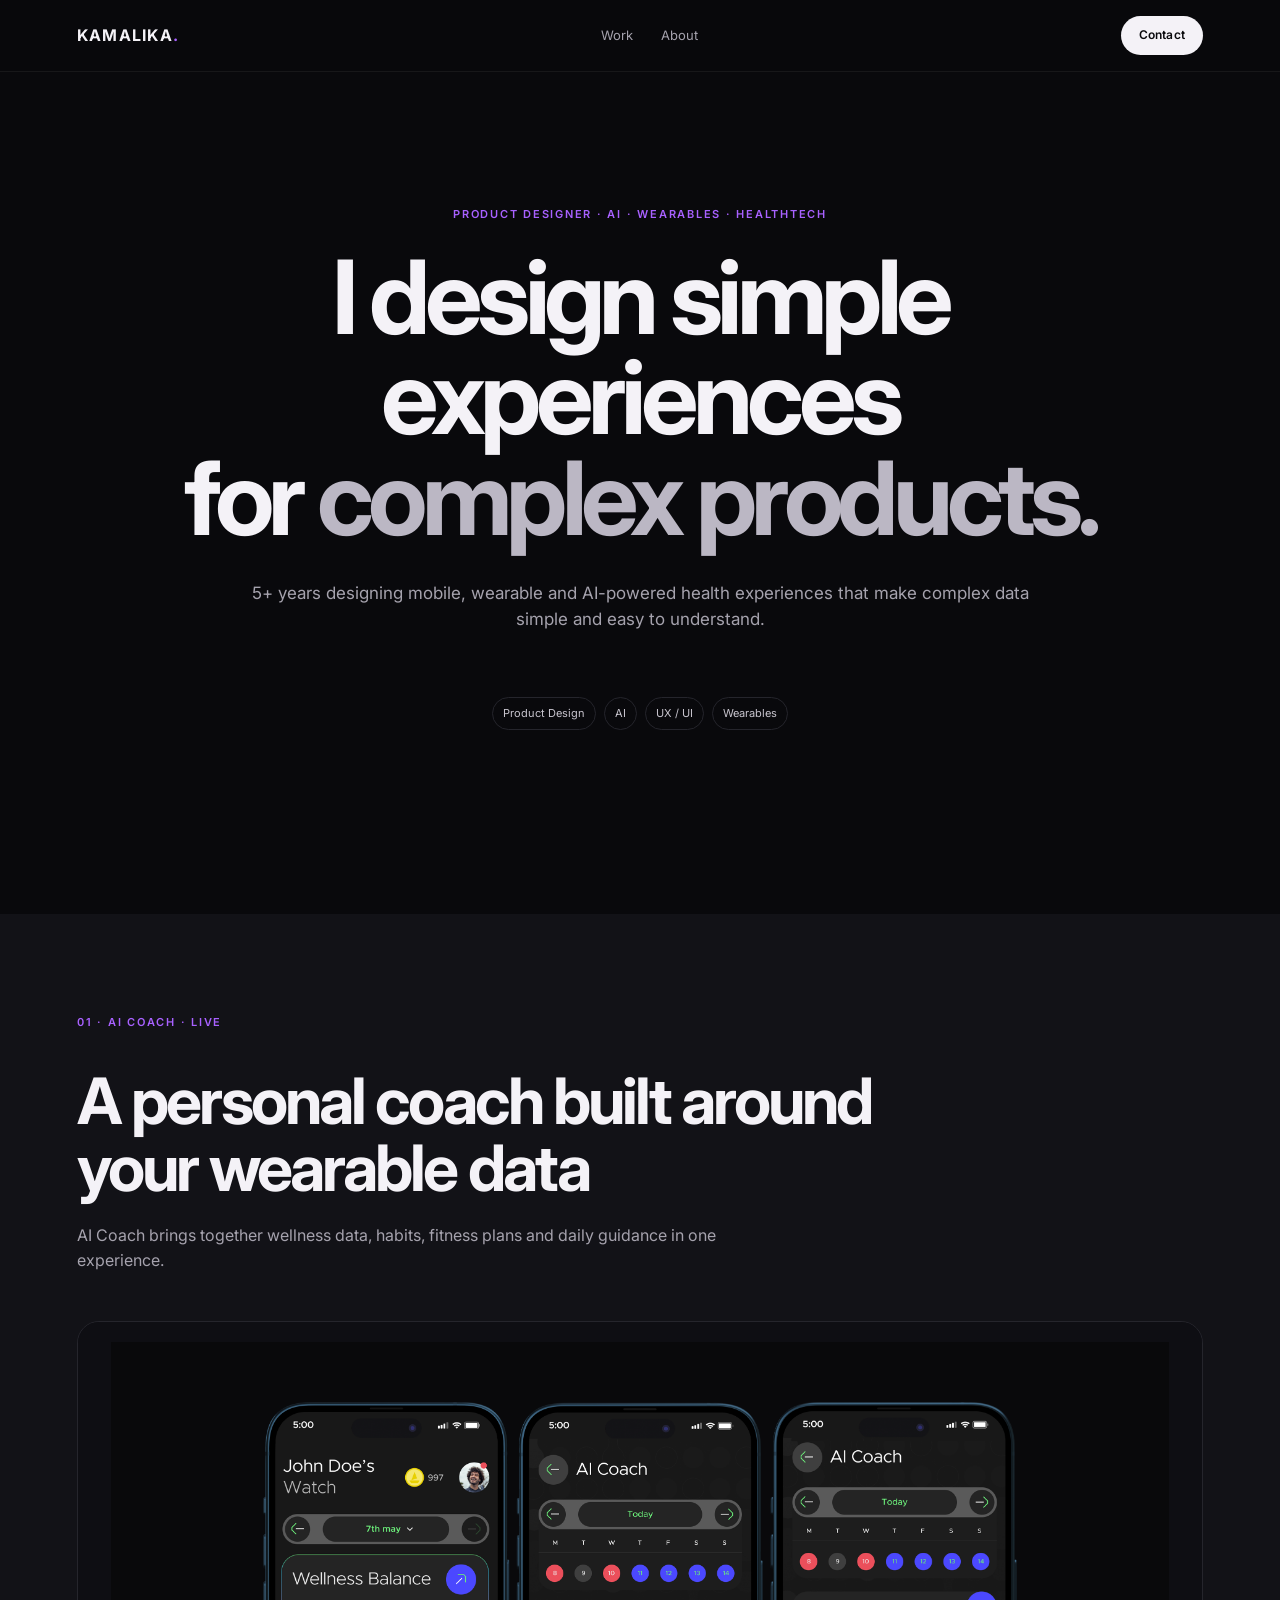
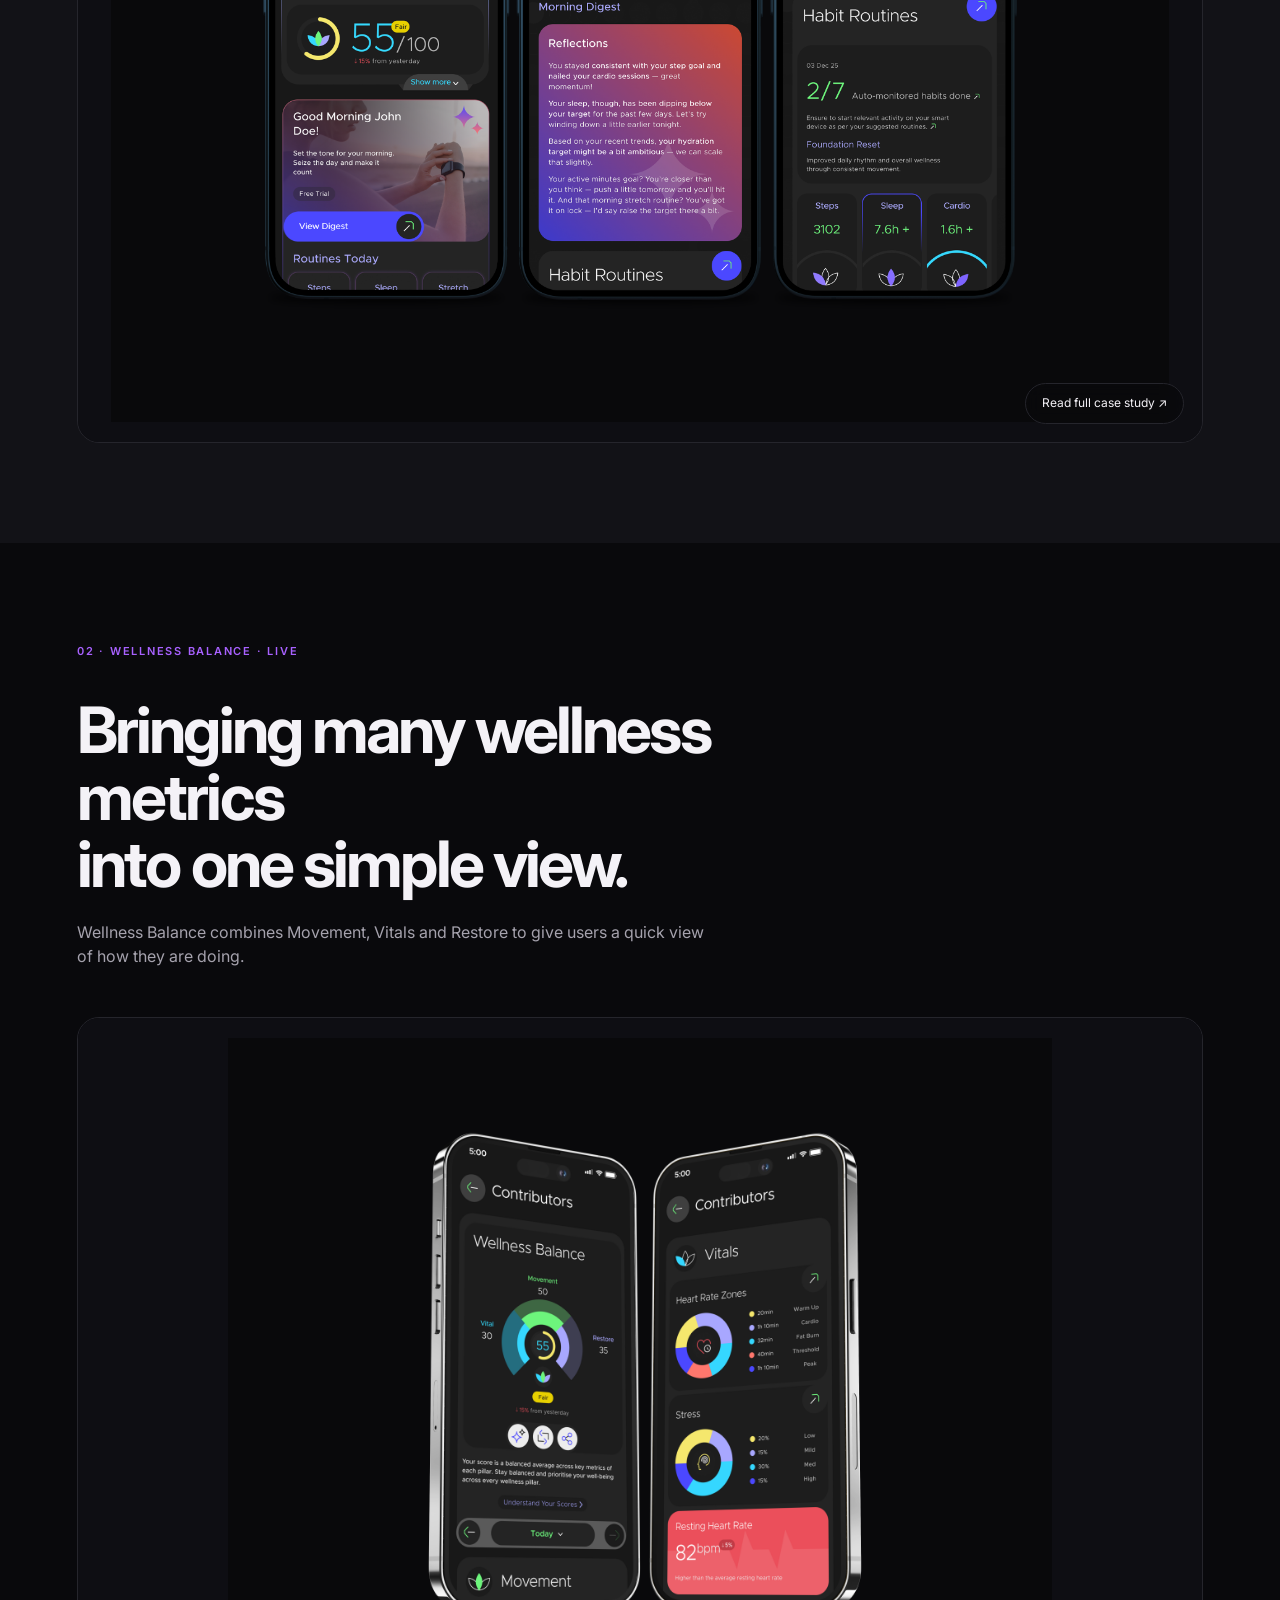
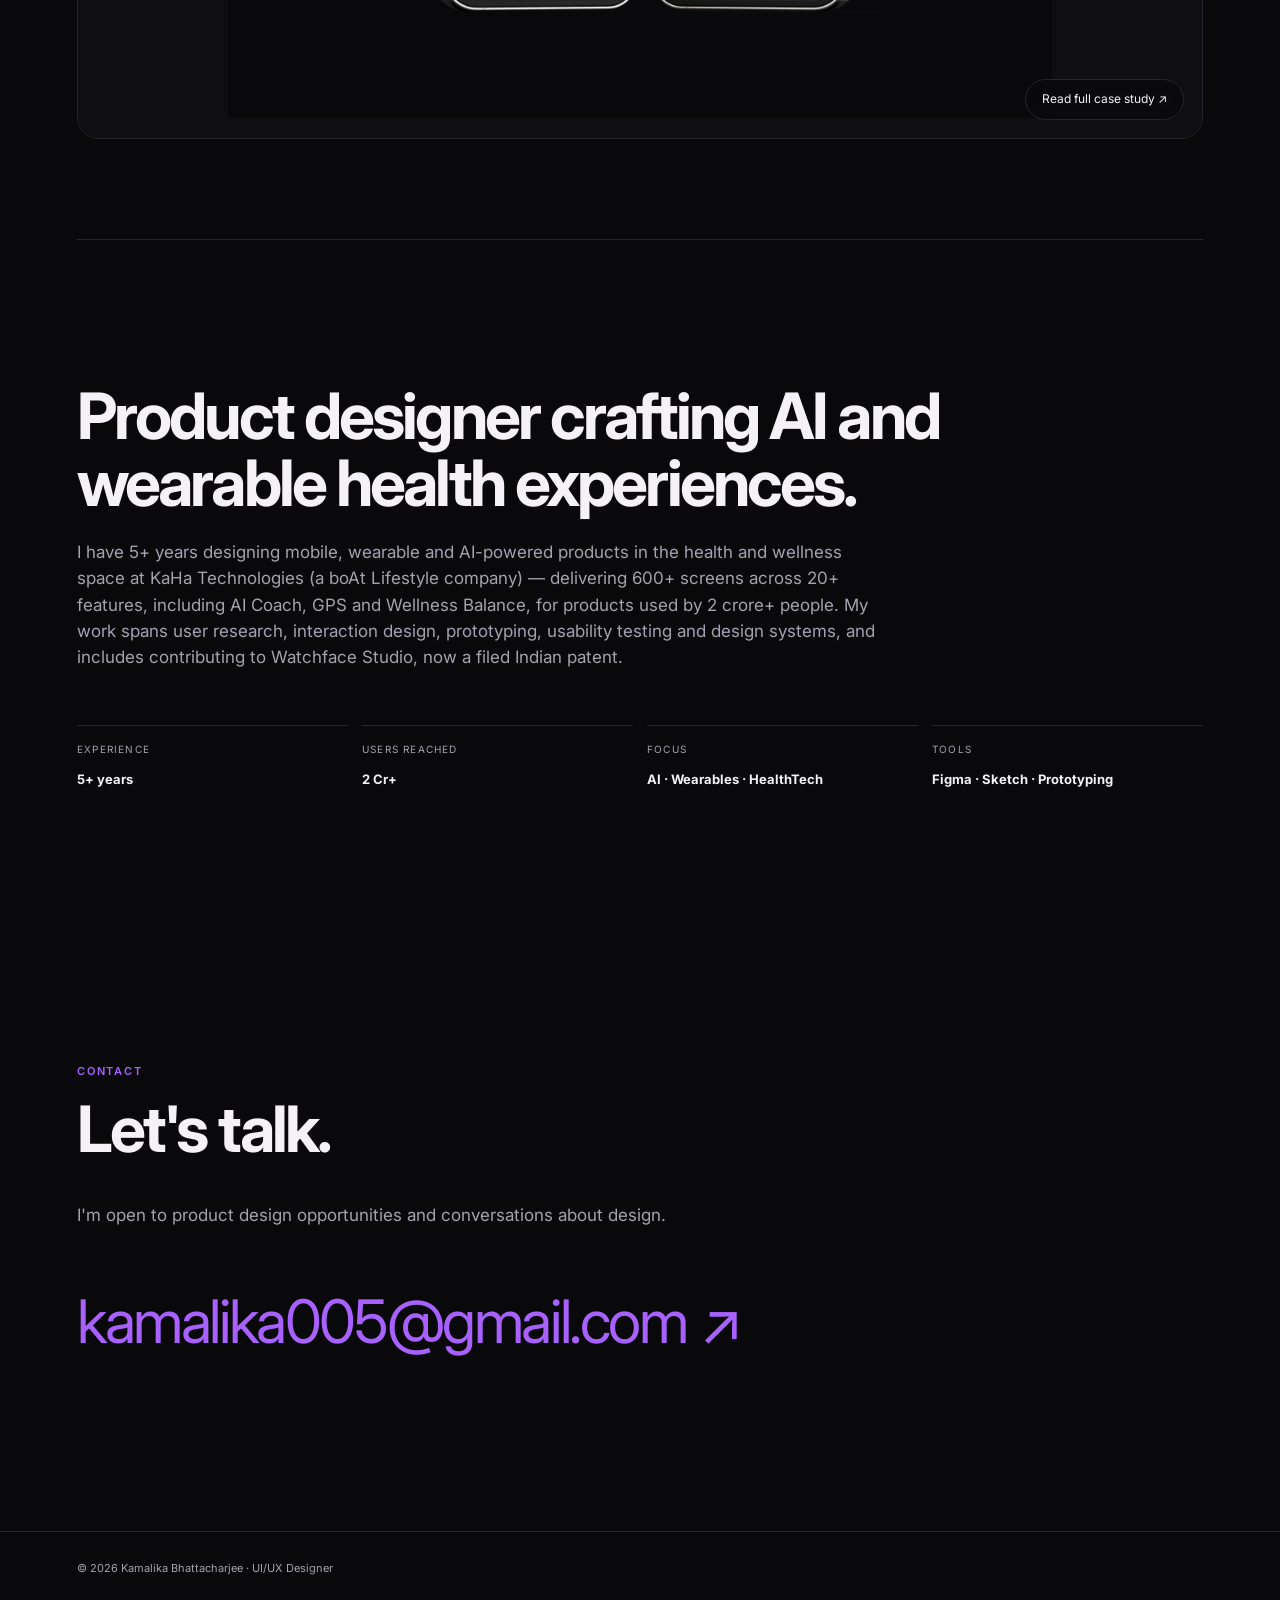
==== commit 7e2af613: "second commit" ====
--- a/index.html
+++ b/index.html
@@ -1,13 +1,13 @@
-<!DOCTYPE html><html lang="en"><head><meta charset="UTF-8"><meta name="viewport" content="width=device-width,initial-scale=1"><title>Kamalika Bhattacharjee — Product Designer</title><link rel="stylesheet" href="styles.css"></head><body>
+<!DOCTYPE html><html lang="en"><head><meta charset="UTF-8"><meta name="viewport" content="width=device-width,initial-scale=1"><title>Kamalika Bhattacharjee — UI/UX Designer</title><link rel="stylesheet" href="styles.css"></head><body>
 <header class="nav"><a class="brand" href="index.html">KAMALIKA<span>.</span></a><nav><a href="#work">Work</a><a href="#about">About</a></nav><a class="nav-cta" href="#contact">Contact</a></header><main>
 
-<section class="hero hero-center section"><div class="eyebrow">PRODUCT DESIGNER · AI · WEARABLES · HEALTHTECH</div><h1>I design simple experiences<br>for <em>complex products.</em></h1><p class="hero-copy">5+ years designing mobile, wearable and AI-powered health experiences — used by 2 crore+ people across boAt, Titan, Timex, Helix and HMD.</p><div class="tags center"><span>Product Design</span><span>AI</span><span>UX / UI</span><span>Wearables</span></div></section>
+<section class="hero hero-center section"><div class="eyebrow">PRODUCT DESIGNER · AI · WEARABLES · HEALTHTECH</div><h1>I design simple experiences<br>for <em>complex products.</em></h1><p class="hero-copy">5+ years designing mobile, wearable and AI-powered health experiences that make complex data simple and easy to understand.</p><div class="tags center"><span>Product Design</span><span>AI</span><span>UX / UI</span><span>Wearables</span></div></section>
 
 <div id="work"></div>
 
 <div class="project-band tint">
 <section class="section project-fold">
-<div class="story-head"><div class="project-meta">01 · AI COACH · LIVE</div><h2>Helping users understand their wellness<br>and decide what to do next.</h2><p>AI Coach brings together wellness data, habits, fitness plans and daily guidance in one experience.</p></div>
+<div class="story-head"><div class="project-meta">01 · AI COACH · LIVE</div><h2>A personal coach built around your wearable data</h2><p>AI Coach brings together wellness data, habits, fitness plans and daily guidance in one experience.</p></div>
 <a class="story-image" href="ai-coach.html"><img src="assets/home-ai-coach-preview.png" alt="AI Coach app screens — Morning Digest, Habit Routines, Wellness Balance and Wellness Score"><span class="case-link">Read full case study ↗</span></a>
 </section>
 </div>
@@ -21,4 +21,4 @@
 
 <section id="about" class="section about"><div class="section-label">ABOUT</div><h2>Product designer crafting AI and wearable health experiences.</h2><p>I have 5+ years designing mobile, wearable and AI-powered products in the health and wellness space at KaHa Technologies (a boAt Lifestyle company) — delivering 600+ screens across 20+ features, including AI Coach, GPS and Wellness Balance, for products used by 2 crore+ people. My work spans user research, interaction design, prototyping, usability testing and design systems, and includes contributing to Watchface Studio, now a filed Indian patent.</p><div class="about-grid"><div><span>EXPERIENCE</span><b>5+ years</b></div><div><span>USERS REACHED</span><b>2 Cr+</b></div><div><span>FOCUS</span><b>AI · Wearables · HealthTech</b></div><div><span>TOOLS</span><b>Figma · Sketch · Prototyping</b></div></div></section>
 <section id="contact" class="section contact"><div class="section-label">CONTACT</div><h2>Let's talk.</h2><p>I'm open to product design opportunities and conversations about design.</p><a class="email" href="mailto:kamalika005@gmail.com">kamalika005@gmail.com ↗</a></section>
-</main><footer>© 2026 Kamalika Bhattacharjee · Product Designer</footer><script src="animations.js"></script></body></html>+</main><footer>© 2026 Kamalika Bhattacharjee · UI/UX Designer</footer><script src="animations.js"></script></body></html>
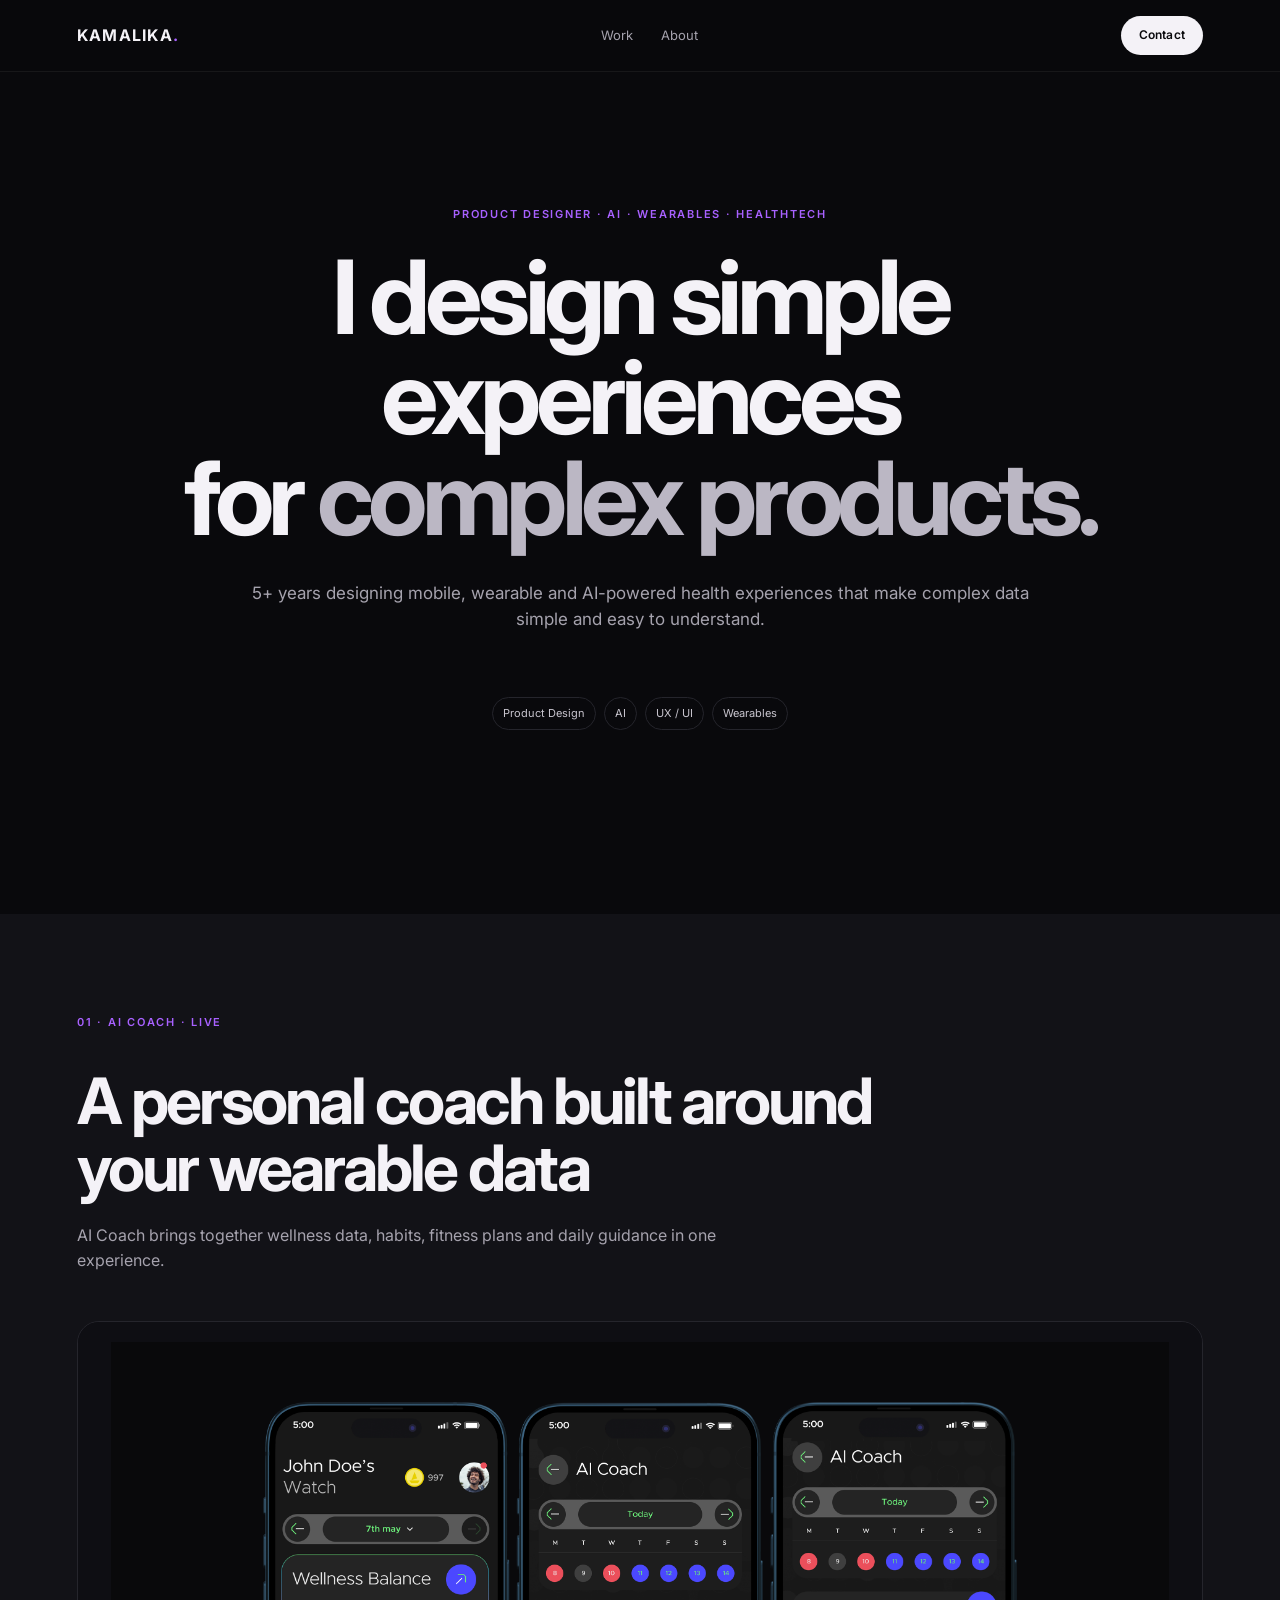
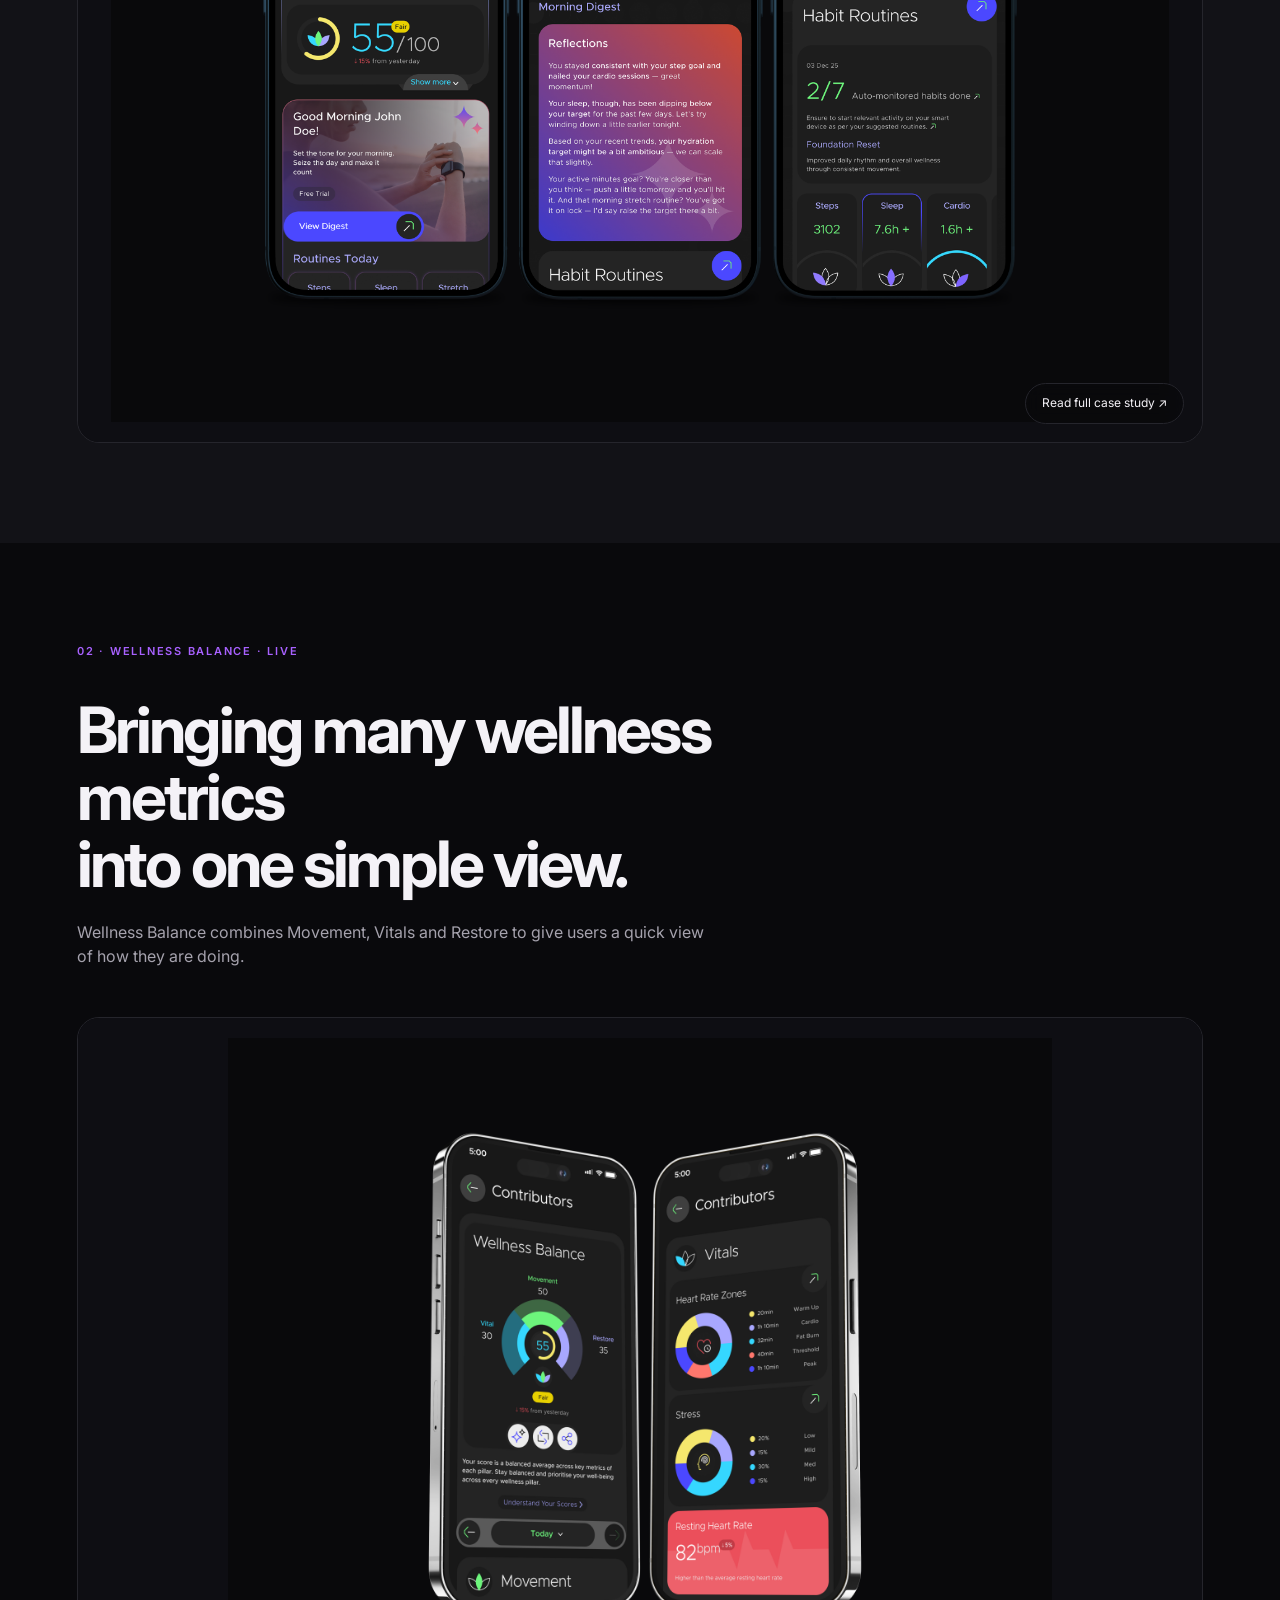
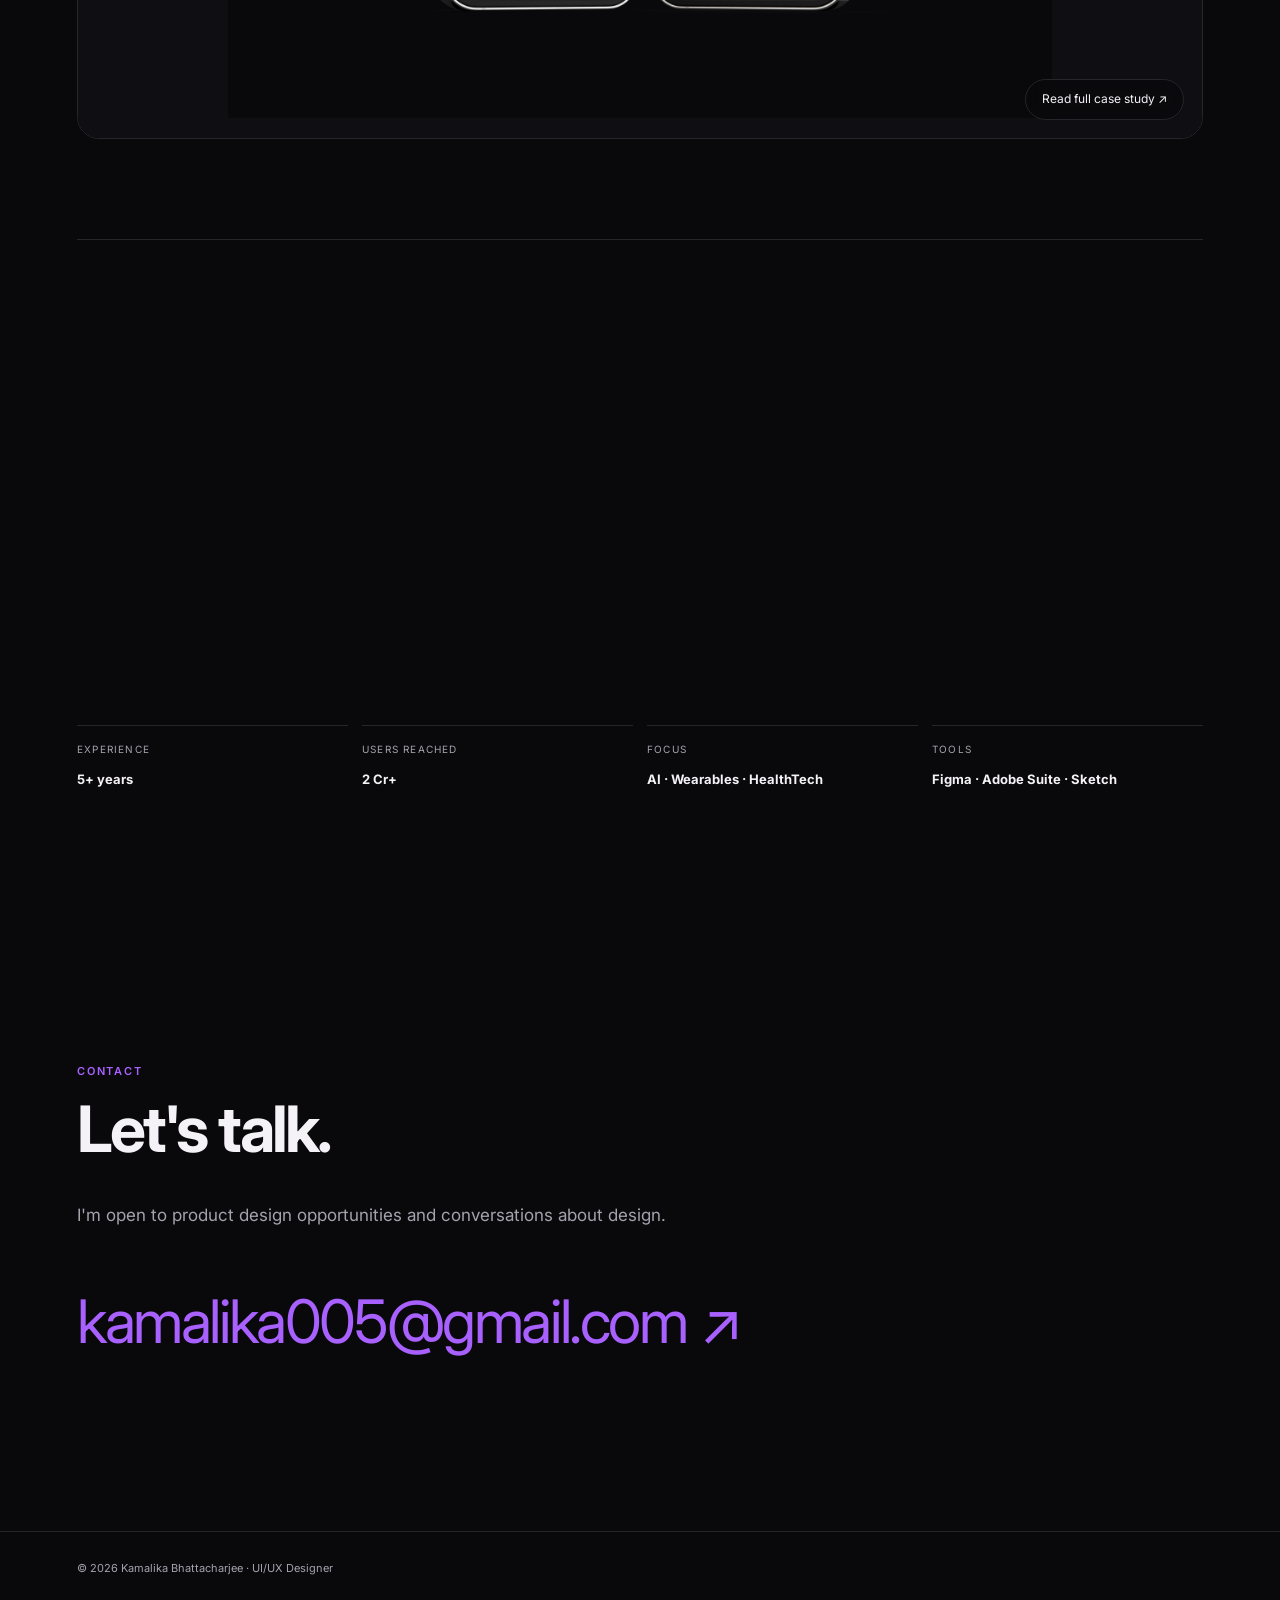
==== commit af852c6c: "Modified tools section" ====
--- a/index.html
+++ b/index.html
@@ -19,6 +19,6 @@
 </section>
 </div>
 
-<section id="about" class="section about"><div class="section-label">ABOUT</div><h2>Product designer crafting AI and wearable health experiences.</h2><p>I have 5+ years designing mobile, wearable and AI-powered products in the health and wellness space at KaHa Technologies (a boAt Lifestyle company) — delivering 600+ screens across 20+ features, including AI Coach, GPS and Wellness Balance, for products used by 2 crore+ people. My work spans user research, interaction design, prototyping, usability testing and design systems, and includes contributing to Watchface Studio, now a filed Indian patent.</p><div class="about-grid"><div><span>EXPERIENCE</span><b>5+ years</b></div><div><span>USERS REACHED</span><b>2 Cr+</b></div><div><span>FOCUS</span><b>AI · Wearables · HealthTech</b></div><div><span>TOOLS</span><b>Figma · Sketch · Prototyping</b></div></div></section>
+<section id="about" class="section about"><div class="section-label">ABOUT</div><h2>Product designer crafting AI and wearable health experiences.</h2><p>I have 5+ years designing mobile, wearable and AI-powered products in the health and wellness space at KaHa Technologies (a boAt Lifestyle company) — delivering 600+ screens across 20+ features, including AI Coach, GPS and Wellness Balance, for products used by 2 crore+ people. My work spans user research, interaction design, prototyping, usability testing and design systems, and includes contributing to Watchface Studio, now a filed Indian patent.</p><div class="about-grid"><div><span>EXPERIENCE</span><b>5+ years</b></div><div><span>USERS REACHED</span><b>2 Cr+</b></div><div><span>FOCUS</span><b>AI · Wearables · HealthTech</b></div><div><span>TOOLS</span><b>Figma · Adobe Suite · Sketch</b></div></div></section>
 <section id="contact" class="section contact"><div class="section-label">CONTACT</div><h2>Let's talk.</h2><p>I'm open to product design opportunities and conversations about design.</p><a class="email" href="mailto:kamalika005@gmail.com">kamalika005@gmail.com ↗</a></section>
 </main><footer>© 2026 Kamalika Bhattacharjee · UI/UX Designer</footer><script src="animations.js"></script></body></html>
